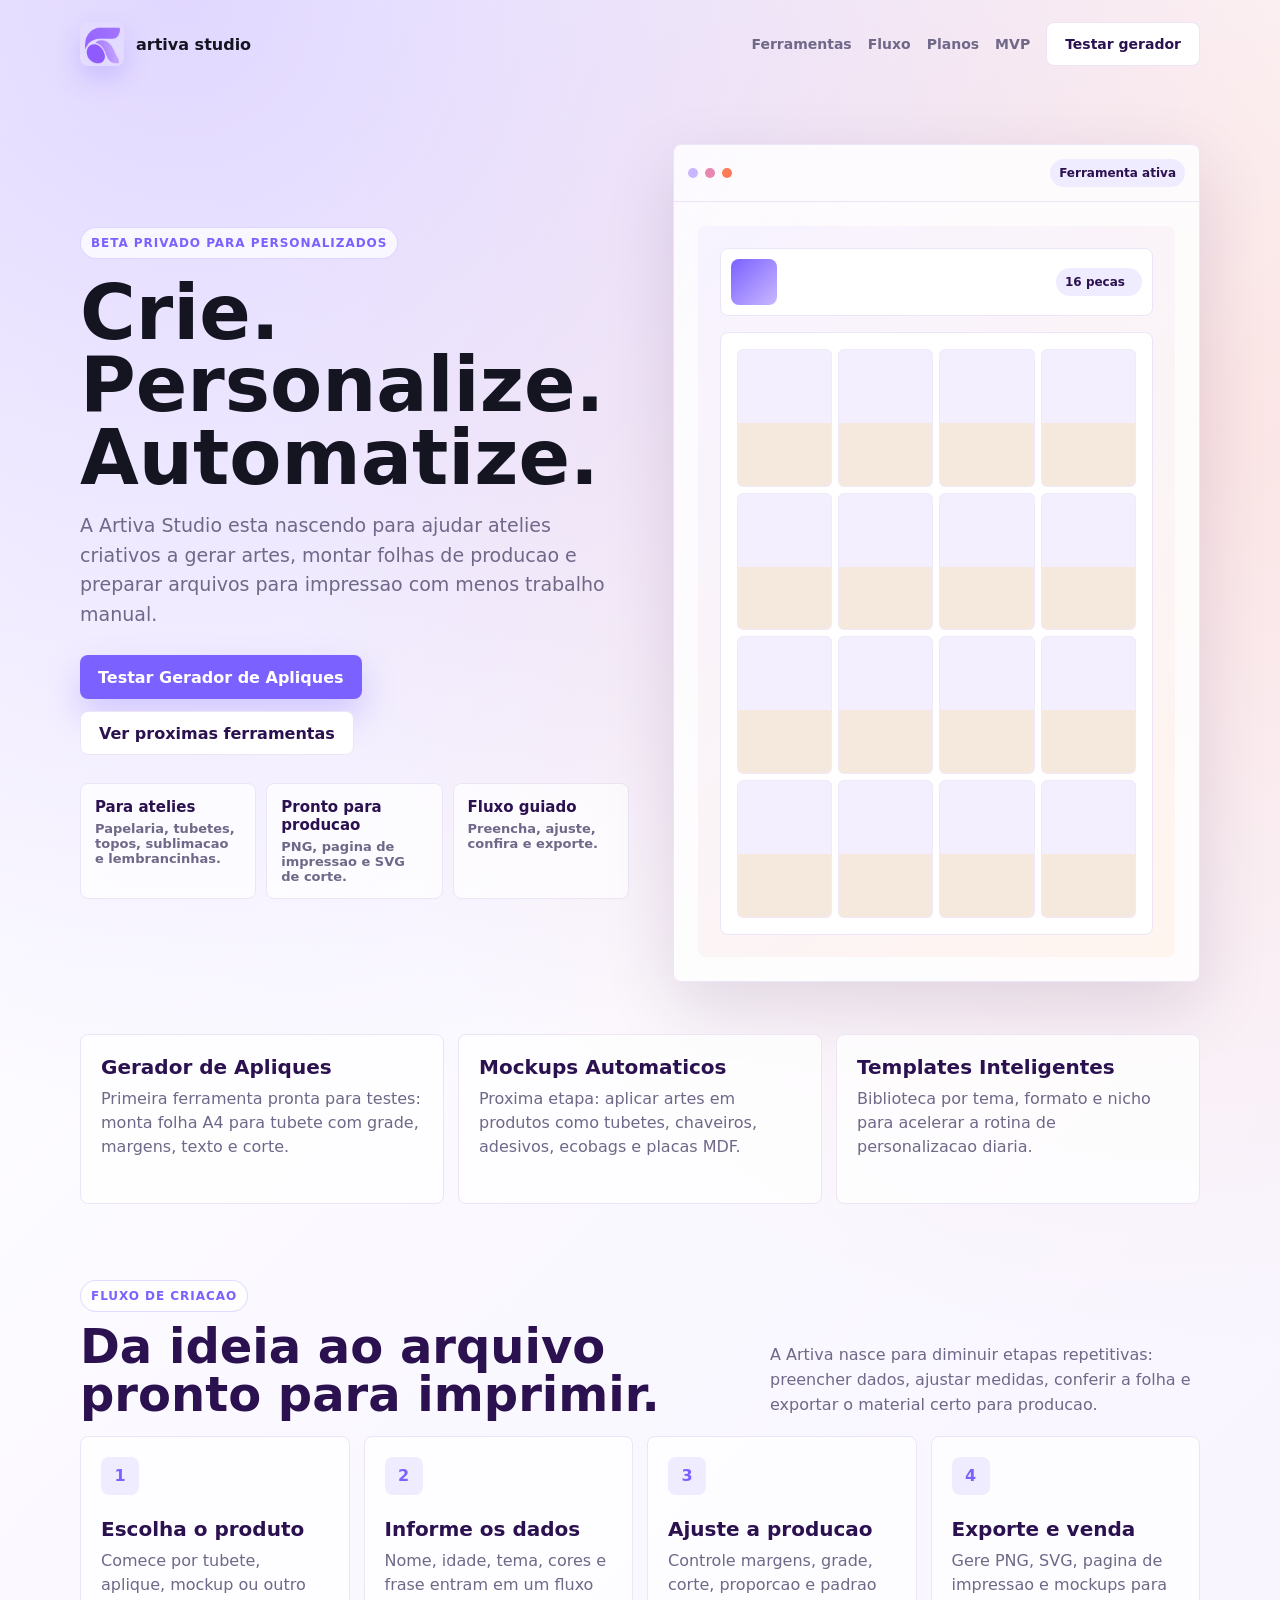
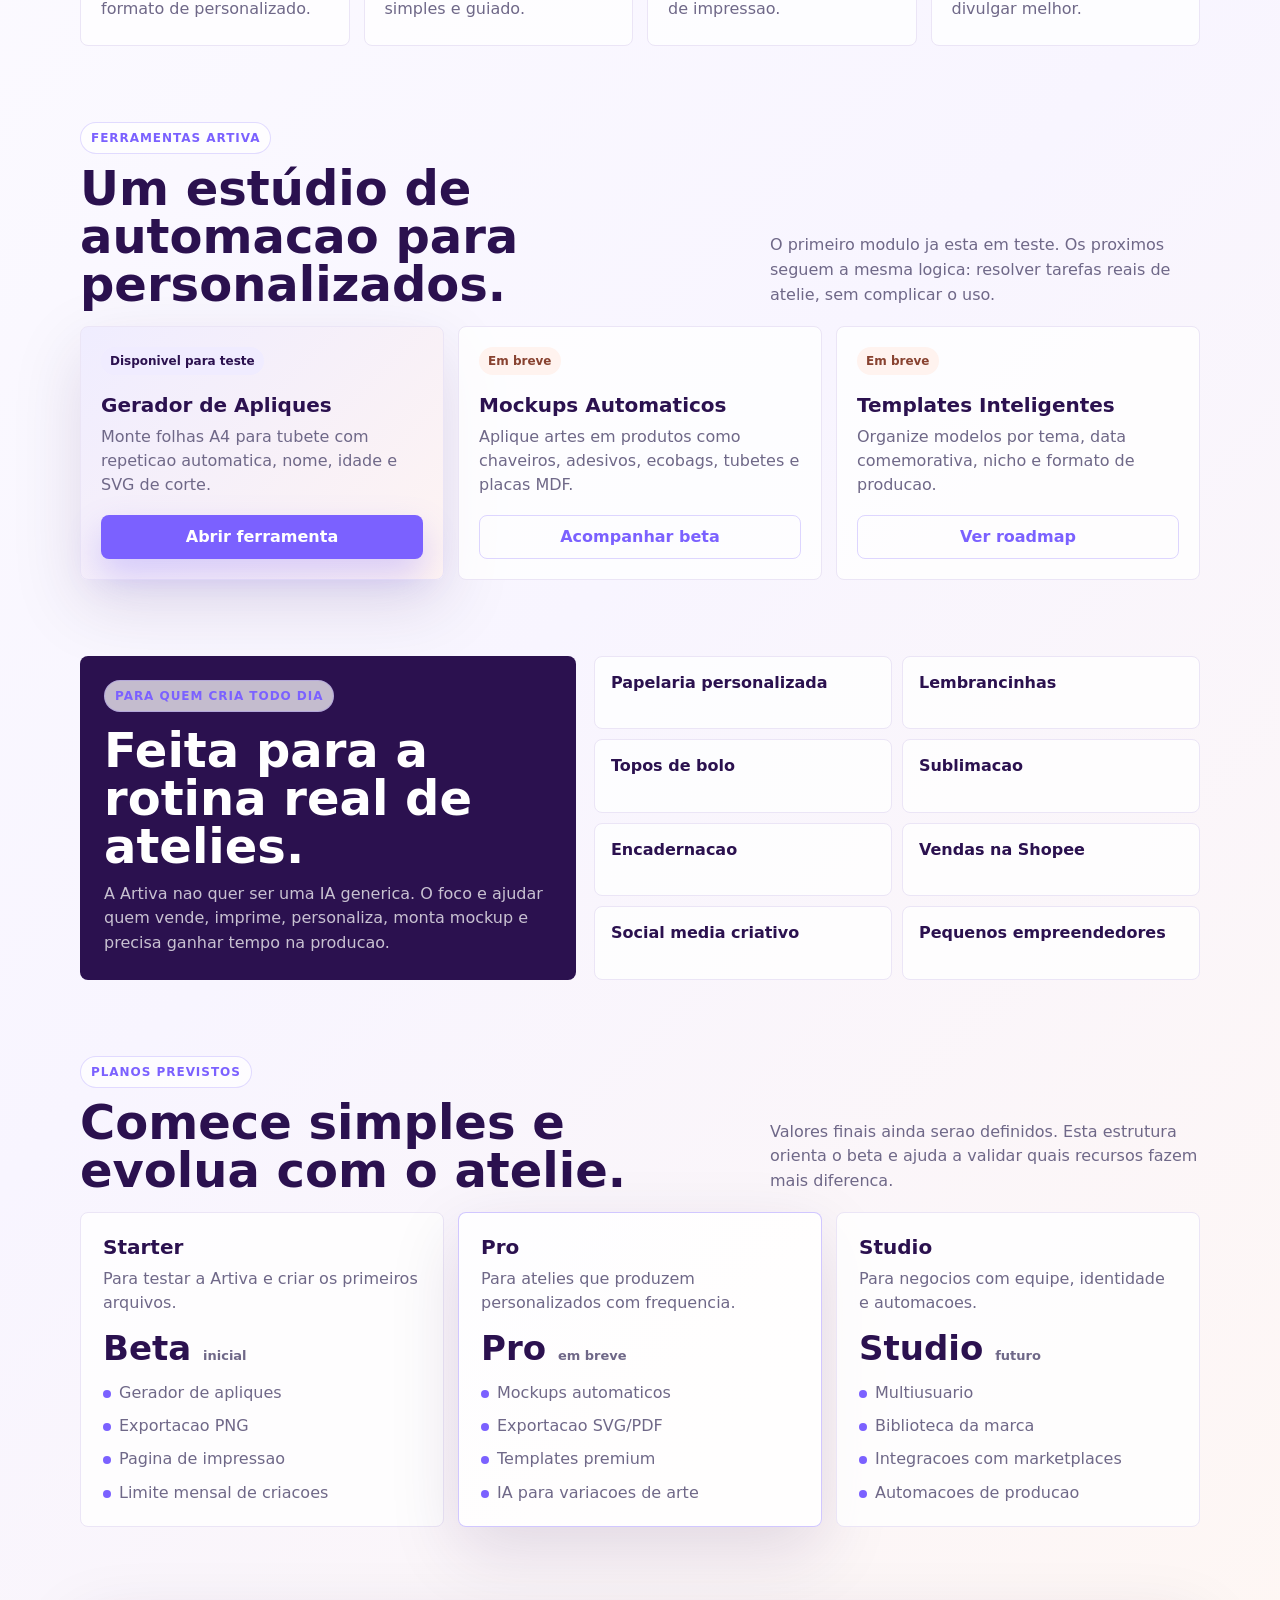
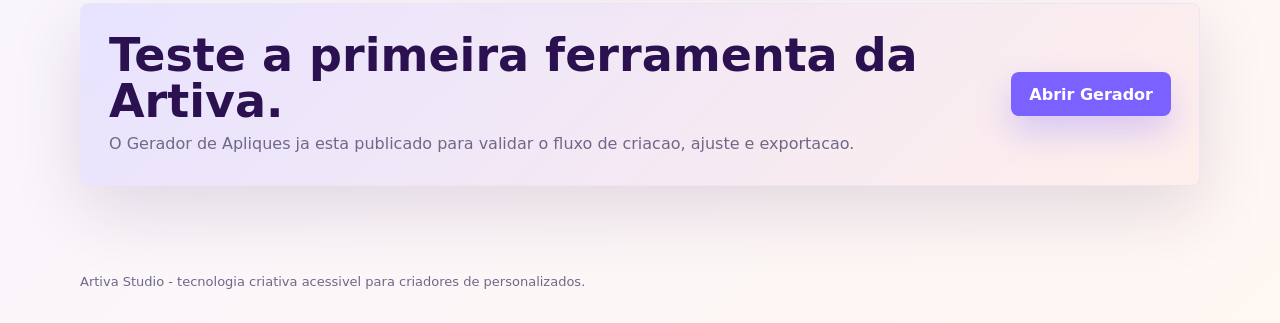
==== index.html @ c299eb76 "Add files via upload" ====
<!doctype html>
<html lang="pt-BR">
<head>
  <meta charset="utf-8">
  <meta name="viewport" content="width=device-width, initial-scale=1">
  <title>Artiva Studio - Tecnologia criativa para personalizados</title>
  <meta name="description" content="Artiva Studio e uma plataforma inteligente para criar, personalizar e automatizar artes para atelies criativos.">
  <style>
    :root {
      --primary: #7b61ff;
      --primary-soft: #c9b8ff;
      --white: #ffffff;
      --coral: #ff7a59;
      --rose: #e887b0;
      --terracotta: #c97b63;
      --cream: #f5e9dd;
      --dark: #2b114f;
      --ink: #151522;
      --muted: #6f6888;
      --line: #ebe5f6;
      --shadow: 0 24px 70px rgba(43, 17, 79, .13);
    }

    * { box-sizing: border-box; }

    body {
      margin: 0;
      min-height: 100vh;
      font-family: Inter, ui-sans-serif, system-ui, -apple-system, BlinkMacSystemFont, "Segoe UI", Arial, sans-serif;
      color: var(--ink);
      background:
        radial-gradient(circle at 14% 0%, rgba(201, 184, 255, .55), transparent 30%),
        radial-gradient(circle at 94% 12%, rgba(255, 122, 89, .16), transparent 28%),
        linear-gradient(135deg, #ffffff 0%, #f8f5ff 58%, #fff7f2 100%);
    }

    a { color: inherit; text-decoration: none; }

    .page {
      min-height: 100vh;
      display: grid;
      grid-template-rows: auto 1fr auto;
    }

    header {
      display: flex;
      align-items: center;
      justify-content: space-between;
      gap: 24px;
      width: min(1120px, calc(100% - 40px));
      margin: 0 auto;
      padding: 22px 0;
    }

    .brand {
      display: flex;
      align-items: center;
      gap: 12px;
      font-weight: 900;
    }

    .brand img {
      width: 44px;
      height: 44px;
      border-radius: 8px;
      object-fit: cover;
      box-shadow: 0 12px 26px rgba(123, 97, 255, .24);
    }

    nav {
      display: flex;
      align-items: center;
      gap: 16px;
      color: var(--muted);
      font-size: 14px;
      font-weight: 800;
    }

    .button {
      display: inline-flex;
      align-items: center;
      justify-content: center;
      min-height: 44px;
      padding: 0 18px;
      border-radius: 8px;
      background: var(--primary);
      color: white;
      font-weight: 900;
      box-shadow: 0 16px 34px rgba(123, 97, 255, .28);
    }

    .button.secondary {
      background: white;
      color: var(--dark);
      border: 1px solid var(--line);
      box-shadow: none;
    }

    .button.ghost {
      background: transparent;
      color: var(--primary);
      border: 1px solid rgba(123, 97, 255, .25);
      box-shadow: none;
    }

    main {
      width: min(1120px, calc(100% - 40px));
      margin: 0 auto;
      padding: 56px 0 64px;
    }

    .hero {
      display: grid;
      grid-template-columns: minmax(0, 1.02fr) minmax(360px, .98fr);
      gap: 44px;
      align-items: center;
    }

    .eyebrow {
      display: inline-flex;
      width: fit-content;
      padding: 8px 10px;
      border: 1px solid rgba(123, 97, 255, .22);
      border-radius: 999px;
      background: rgba(255, 255, 255, .72);
      color: var(--primary);
      font-size: 12px;
      font-weight: 900;
      letter-spacing: .08em;
      text-transform: uppercase;
    }

    h1 {
      max-width: 760px;
      margin: 18px 0 16px;
      font-size: clamp(40px, 7vw, 76px);
      line-height: .96;
      letter-spacing: 0;
    }

    .lead {
      max-width: 620px;
      margin: 0 0 26px;
      color: var(--muted);
      font-size: 19px;
      line-height: 1.55;
    }

    .actions {
      display: flex;
      flex-wrap: wrap;
      gap: 12px;
      margin-bottom: 28px;
    }

    .signals {
      display: grid;
      grid-template-columns: repeat(3, minmax(0, 1fr));
      gap: 10px;
      max-width: 640px;
    }

    .signal {
      padding: 14px;
      border: 1px solid var(--line);
      border-radius: 8px;
      background: rgba(255, 255, 255, .72);
      color: var(--muted);
      font-size: 13px;
      font-weight: 800;
    }

    .signal strong {
      display: block;
      margin-bottom: 5px;
      color: var(--dark);
      font-size: 15px;
    }

    .product-card {
      border: 1px solid var(--line);
      border-radius: 8px;
      background: rgba(255, 255, 255, .84);
      box-shadow: var(--shadow);
      overflow: hidden;
    }

    .card-top {
      display: flex;
      align-items: center;
      justify-content: space-between;
      padding: 14px;
      border-bottom: 1px solid var(--line);
    }

    .dots {
      display: flex;
      gap: 7px;
    }

    .dot {
      width: 10px;
      height: 10px;
      border-radius: 50%;
      background: var(--primary-soft);
    }

    .dot:nth-child(2) { background: var(--rose); }
    .dot:nth-child(3) { background: var(--coral); }

    .status {
      padding: 7px 9px;
      border-radius: 999px;
      background: #f0ecff;
      color: var(--dark);
      font-size: 12px;
      font-weight: 900;
    }

    .mock {
      padding: 24px;
    }

    .mock-stage {
      display: grid;
      gap: 16px;
      padding: 22px;
      min-height: 430px;
      border-radius: 8px;
      background: linear-gradient(135deg, #f7f3ff, #fff5ef);
    }

    .tool-row {
      display: grid;
      grid-template-columns: 46px 1fr 86px;
      gap: 12px;
      align-items: center;
      padding: 10px;
      border-radius: 8px;
      background: white;
      border: 1px solid var(--line);
    }

    .tool-icon {
      width: 46px;
      height: 46px;
      border-radius: 8px;
      background: linear-gradient(135deg, var(--primary), var(--primary-soft));
    }

    .tool-line {
      height: 10px;
      border-radius: 999px;
      background: #e9e3f6;
    }

    .tool-line.short { width: 58%; margin-top: 9px; background: #f0e7dd; }

    .canvas-preview {
      display: grid;
      grid-template-columns: repeat(4, 1fr);
      gap: 6px;
      padding: 16px;
      border-radius: 8px;
      background: white;
      border: 1px solid var(--line);
    }

    .piece {
      aspect-ratio: 45 / 65;
      border-radius: 6px;
      background: linear-gradient(180deg, #f3efff 0 54%, var(--cream) 54% 100%);
      border: 1px solid #f0e8fb;
    }

    .features {
      display: grid;
      grid-template-columns: repeat(3, minmax(0, 1fr));
      gap: 14px;
      margin-top: 52px;
    }

    .feature {
      min-height: 170px;
      padding: 20px;
      border: 1px solid var(--line);
      border-radius: 8px;
      background: rgba(255, 255, 255, .78);
    }

    .feature h2 {
      margin: 0 0 8px;
      color: var(--dark);
      font-size: 20px;
    }

    .feature p {
      margin: 0;
      color: var(--muted);
      line-height: 1.5;
    }

    .section {
      margin-top: 76px;
    }

    .section-head {
      display: flex;
      align-items: end;
      justify-content: space-between;
      gap: 24px;
      margin-bottom: 18px;
    }

    .section-head h2 {
      max-width: 620px;
      margin: 10px 0 0;
      color: var(--dark);
      font-size: clamp(30px, 4vw, 48px);
      line-height: 1;
    }

    .section-head p {
      max-width: 430px;
      margin: 0;
      color: var(--muted);
      line-height: 1.55;
    }

    .workflow {
      display: grid;
      grid-template-columns: repeat(4, minmax(0, 1fr));
      gap: 14px;
    }

    .step {
      min-height: 210px;
      padding: 20px;
      border: 1px solid var(--line);
      border-radius: 8px;
      background: rgba(255, 255, 255, .78);
    }

    .step-number {
      display: grid;
      place-items: center;
      width: 38px;
      height: 38px;
      margin-bottom: 22px;
      border-radius: 8px;
      background: #f0ecff;
      color: var(--primary);
      font-weight: 900;
    }

    .step h3, .tool-card h3, .plan h3 {
      margin: 0 0 8px;
      color: var(--dark);
      font-size: 20px;
    }

    .step p, .tool-card p, .plan p {
      margin: 0;
      color: var(--muted);
      line-height: 1.5;
    }

    .tools-grid {
      display: grid;
      grid-template-columns: repeat(3, minmax(0, 1fr));
      gap: 14px;
    }

    .tool-card {
      display: grid;
      gap: 18px;
      min-height: 240px;
      padding: 20px;
      border: 1px solid var(--line);
      border-radius: 8px;
      background: rgba(255, 255, 255, .8);
    }

    .tool-card.active {
      background:
        linear-gradient(135deg, rgba(123, 97, 255, .11), rgba(255, 122, 89, .08)),
        rgba(255, 255, 255, .9);
      box-shadow: var(--shadow);
    }

    .tool-badge {
      width: fit-content;
      padding: 7px 9px;
      border-radius: 999px;
      background: #f0ecff;
      color: var(--dark);
      font-size: 12px;
      font-weight: 900;
    }

    .tool-badge.soon {
      background: #fff3ef;
      color: #884230;
    }

    .audience {
      display: grid;
      grid-template-columns: .9fr 1.1fr;
      gap: 18px;
      align-items: stretch;
    }

    .audience-panel {
      padding: 24px;
      border-radius: 8px;
      background: var(--dark);
      color: white;
    }

    .audience-panel h2 {
      margin: 14px 0 12px;
      font-size: clamp(30px, 4vw, 48px);
      line-height: 1;
    }

    .audience-panel p {
      margin: 0;
      color: rgba(255, 255, 255, .74);
      line-height: 1.55;
    }

    .audience-list {
      display: grid;
      grid-template-columns: repeat(2, minmax(0, 1fr));
      gap: 10px;
    }

    .audience-item {
      padding: 16px;
      border: 1px solid var(--line);
      border-radius: 8px;
      background: rgba(255, 255, 255, .78);
      color: var(--dark);
      font-weight: 900;
    }

    .plans {
      display: grid;
      grid-template-columns: repeat(3, minmax(0, 1fr));
      gap: 14px;
    }

    .plan {
      display: grid;
      gap: 16px;
      padding: 22px;
      border: 1px solid var(--line);
      border-radius: 8px;
      background: rgba(255, 255, 255, .82);
    }

    .plan.featured {
      border-color: rgba(123, 97, 255, .35);
      box-shadow: var(--shadow);
    }

    .price {
      color: var(--dark);
      font-size: 34px;
      font-weight: 900;
      line-height: 1;
    }

    .price span {
      color: var(--muted);
      font-size: 13px;
      font-weight: 800;
    }

    .plan ul {
      display: grid;
      gap: 10px;
      padding: 0;
      margin: 0;
      list-style: none;
      color: var(--muted);
      line-height: 1.45;
    }

    .plan li::before {
      content: "";
      display: inline-block;
      width: 8px;
      height: 8px;
      margin-right: 8px;
      border-radius: 50%;
      background: var(--primary);
    }

    .final-cta {
      display: grid;
      grid-template-columns: 1fr auto;
      gap: 24px;
      align-items: center;
      padding: 28px;
      border-radius: 8px;
      background:
        linear-gradient(135deg, rgba(123, 97, 255, .18), rgba(255, 122, 89, .12)),
        white;
      border: 1px solid var(--line);
      box-shadow: var(--shadow);
    }

    .final-cta h2 {
      margin: 0 0 8px;
      color: var(--dark);
      font-size: clamp(28px, 4vw, 46px);
      line-height: 1;
    }

    .final-cta p {
      margin: 0;
      color: var(--muted);
      line-height: 1.55;
    }

    footer {
      width: min(1120px, calc(100% - 40px));
      margin: 0 auto;
      padding: 24px 0 34px;
      color: var(--muted);
      font-size: 13px;
    }

    @media (max-width: 900px) {
      header { align-items: flex-start; }
      nav { display: none; }
      main { padding-top: 30px; }
      .hero { grid-template-columns: 1fr; }
      .signals, .features, .workflow, .tools-grid, .audience, .audience-list, .plans, .final-cta { grid-template-columns: 1fr; }
      .section-head { display: grid; align-items: start; }
      .mock-stage { min-height: auto; }
    }
  </style>
</head>
<body>
  <div class="page">
    <header>
      <a class="brand" href="/">
        <img src="assets/artiva-icone-ui.png" alt="Artiva">
        <span>artiva studio</span>
      </a>
      <nav aria-label="Principal">
        <a href="#ferramentas">Ferramentas</a>
        <a href="#fluxo">Fluxo</a>
        <a href="#planos">Planos</a>
        <a href="#mvp">MVP</a>
        <a class="button secondary" href="ferramentas/gerador-apliques-tubete.html">Testar gerador</a>
      </nav>
    </header>

    <main>
      <section class="hero">
        <div>
          <span class="eyebrow">Beta privado para personalizados</span>
          <h1>Crie. Personalize. Automatize.</h1>
          <p class="lead">A Artiva Studio esta nascendo para ajudar atelies criativos a gerar artes, montar folhas de producao e preparar arquivos para impressao com menos trabalho manual.</p>
          <div class="actions">
            <a class="button" href="ferramentas/gerador-apliques-tubete.html">Testar Gerador de Apliques</a>
            <a class="button secondary" href="#mvp">Ver proximas ferramentas</a>
          </div>
          <div class="signals">
            <div class="signal"><strong>Para atelies</strong>Papelaria, tubetes, topos, sublimacao e lembrancinhas.</div>
            <div class="signal"><strong>Pronto para producao</strong>PNG, pagina de impressao e SVG de corte.</div>
            <div class="signal"><strong>Fluxo guiado</strong>Preencha, ajuste, confira e exporte.</div>
          </div>
        </div>

        <div class="product-card" id="ferramentas">
          <div class="card-top">
            <div class="dots" aria-hidden="true">
              <span class="dot"></span>
              <span class="dot"></span>
              <span class="dot"></span>
            </div>
            <span class="status">Ferramenta ativa</span>
          </div>
          <div class="mock">
            <div class="mock-stage">
              <div class="tool-row">
                <span class="tool-icon"></span>
                <span>
                  <span class="tool-line"></span>
                  <span class="tool-line short"></span>
                </span>
                <span class="status">16 pecas</span>
              </div>
              <div class="canvas-preview" aria-label="Previa visual de folha A4">
                <span class="piece"></span><span class="piece"></span><span class="piece"></span><span class="piece"></span>
                <span class="piece"></span><span class="piece"></span><span class="piece"></span><span class="piece"></span>
                <span class="piece"></span><span class="piece"></span><span class="piece"></span><span class="piece"></span>
                <span class="piece"></span><span class="piece"></span><span class="piece"></span><span class="piece"></span>
              </div>
            </div>
          </div>
        </div>
      </section>

      <section class="features" id="mvp">
        <article class="feature">
          <h2>Gerador de Apliques</h2>
          <p>Primeira ferramenta pronta para testes: monta folha A4 para tubete com grade, margens, texto e corte.</p>
        </article>
        <article class="feature">
          <h2>Mockups Automaticos</h2>
          <p>Proxima etapa: aplicar artes em produtos como tubetes, chaveiros, adesivos, ecobags e placas MDF.</p>
        </article>
        <article class="feature">
          <h2>Templates Inteligentes</h2>
          <p>Biblioteca por tema, formato e nicho para acelerar a rotina de personalizacao diaria.</p>
        </article>
      </section>

      <section class="section" id="fluxo">
        <div class="section-head">
          <div>
            <span class="eyebrow">Fluxo de criacao</span>
            <h2>Da ideia ao arquivo pronto para imprimir.</h2>
          </div>
          <p>A Artiva nasce para diminuir etapas repetitivas: preencher dados, ajustar medidas, conferir a folha e exportar o material certo para producao.</p>
        </div>
        <div class="workflow">
          <article class="step">
            <span class="step-number">1</span>
            <h3>Escolha o produto</h3>
            <p>Comece por tubete, aplique, mockup ou outro formato de personalizado.</p>
          </article>
          <article class="step">
            <span class="step-number">2</span>
            <h3>Informe os dados</h3>
            <p>Nome, idade, tema, cores e frase entram em um fluxo simples e guiado.</p>
          </article>
          <article class="step">
            <span class="step-number">3</span>
            <h3>Ajuste a producao</h3>
            <p>Controle margens, grade, corte, proporcao e padrao de impressao.</p>
          </article>
          <article class="step">
            <span class="step-number">4</span>
            <h3>Exporte e venda</h3>
            <p>Gere PNG, SVG, pagina de impressao e mockups para divulgar melhor.</p>
          </article>
        </div>
      </section>

      <section class="section">
        <div class="section-head">
          <div>
            <span class="eyebrow">Ferramentas Artiva</span>
            <h2>Um estúdio de automacao para personalizados.</h2>
          </div>
          <p>O primeiro modulo ja esta em teste. Os proximos seguem a mesma logica: resolver tarefas reais de atelie, sem complicar o uso.</p>
        </div>
        <div class="tools-grid">
          <article class="tool-card active">
            <span class="tool-badge">Disponivel para teste</span>
            <div>
              <h3>Gerador de Apliques</h3>
              <p>Monte folhas A4 para tubete com repeticao automatica, nome, idade e SVG de corte.</p>
            </div>
            <a class="button" href="ferramentas/gerador-apliques-tubete.html">Abrir ferramenta</a>
          </article>
          <article class="tool-card">
            <span class="tool-badge soon">Em breve</span>
            <div>
              <h3>Mockups Automaticos</h3>
              <p>Aplique artes em produtos como chaveiros, adesivos, ecobags, tubetes e placas MDF.</p>
            </div>
            <a class="button ghost" href="#planos">Acompanhar beta</a>
          </article>
          <article class="tool-card">
            <span class="tool-badge soon">Em breve</span>
            <div>
              <h3>Templates Inteligentes</h3>
              <p>Organize modelos por tema, data comemorativa, nicho e formato de producao.</p>
            </div>
            <a class="button ghost" href="#planos">Ver roadmap</a>
          </article>
        </div>
      </section>

      <section class="section audience">
        <div class="audience-panel">
          <span class="eyebrow">Para quem cria todo dia</span>
          <h2>Feita para a rotina real de atelies.</h2>
          <p>A Artiva nao quer ser uma IA generica. O foco e ajudar quem vende, imprime, personaliza, monta mockup e precisa ganhar tempo na producao.</p>
        </div>
        <div class="audience-list">
          <div class="audience-item">Papelaria personalizada</div>
          <div class="audience-item">Lembrancinhas</div>
          <div class="audience-item">Topos de bolo</div>
          <div class="audience-item">Sublimacao</div>
          <div class="audience-item">Encadernacao</div>
          <div class="audience-item">Vendas na Shopee</div>
          <div class="audience-item">Social media criativo</div>
          <div class="audience-item">Pequenos empreendedores</div>
        </div>
      </section>

      <section class="section" id="planos">
        <div class="section-head">
          <div>
            <span class="eyebrow">Planos previstos</span>
            <h2>Comece simples e evolua com o atelie.</h2>
          </div>
          <p>Valores finais ainda serao definidos. Esta estrutura orienta o beta e ajuda a validar quais recursos fazem mais diferenca.</p>
        </div>
        <div class="plans">
          <article class="plan">
            <div>
              <h3>Starter</h3>
              <p>Para testar a Artiva e criar os primeiros arquivos.</p>
            </div>
            <div class="price">Beta <span>inicial</span></div>
            <ul>
              <li>Gerador de apliques</li>
              <li>Exportacao PNG</li>
              <li>Pagina de impressao</li>
              <li>Limite mensal de criacoes</li>
            </ul>
          </article>
          <article class="plan featured">
            <div>
              <h3>Pro</h3>
              <p>Para atelies que produzem personalizados com frequencia.</p>
            </div>
            <div class="price">Pro <span>em breve</span></div>
            <ul>
              <li>Mockups automaticos</li>
              <li>Exportacao SVG/PDF</li>
              <li>Templates premium</li>
              <li>IA para variacoes de arte</li>
            </ul>
          </article>
          <article class="plan">
            <div>
              <h3>Studio</h3>
              <p>Para negocios com equipe, identidade e automacoes.</p>
            </div>
            <div class="price">Studio <span>futuro</span></div>
            <ul>
              <li>Multiusuario</li>
              <li>Biblioteca da marca</li>
              <li>Integracoes com marketplaces</li>
              <li>Automacoes de producao</li>
            </ul>
          </article>
        </div>
      </section>

      <section class="section final-cta">
        <div>
          <h2>Teste a primeira ferramenta da Artiva.</h2>
          <p>O Gerador de Apliques ja esta publicado para validar o fluxo de criacao, ajuste e exportacao.</p>
        </div>
        <a class="button" href="ferramentas/gerador-apliques-tubete.html">Abrir Gerador</a>
      </section>
    </main>

    <footer>
      Artiva Studio - tecnologia criativa acessivel para criadores de personalizados.
    </footer>
  </div>
</body>
</html>
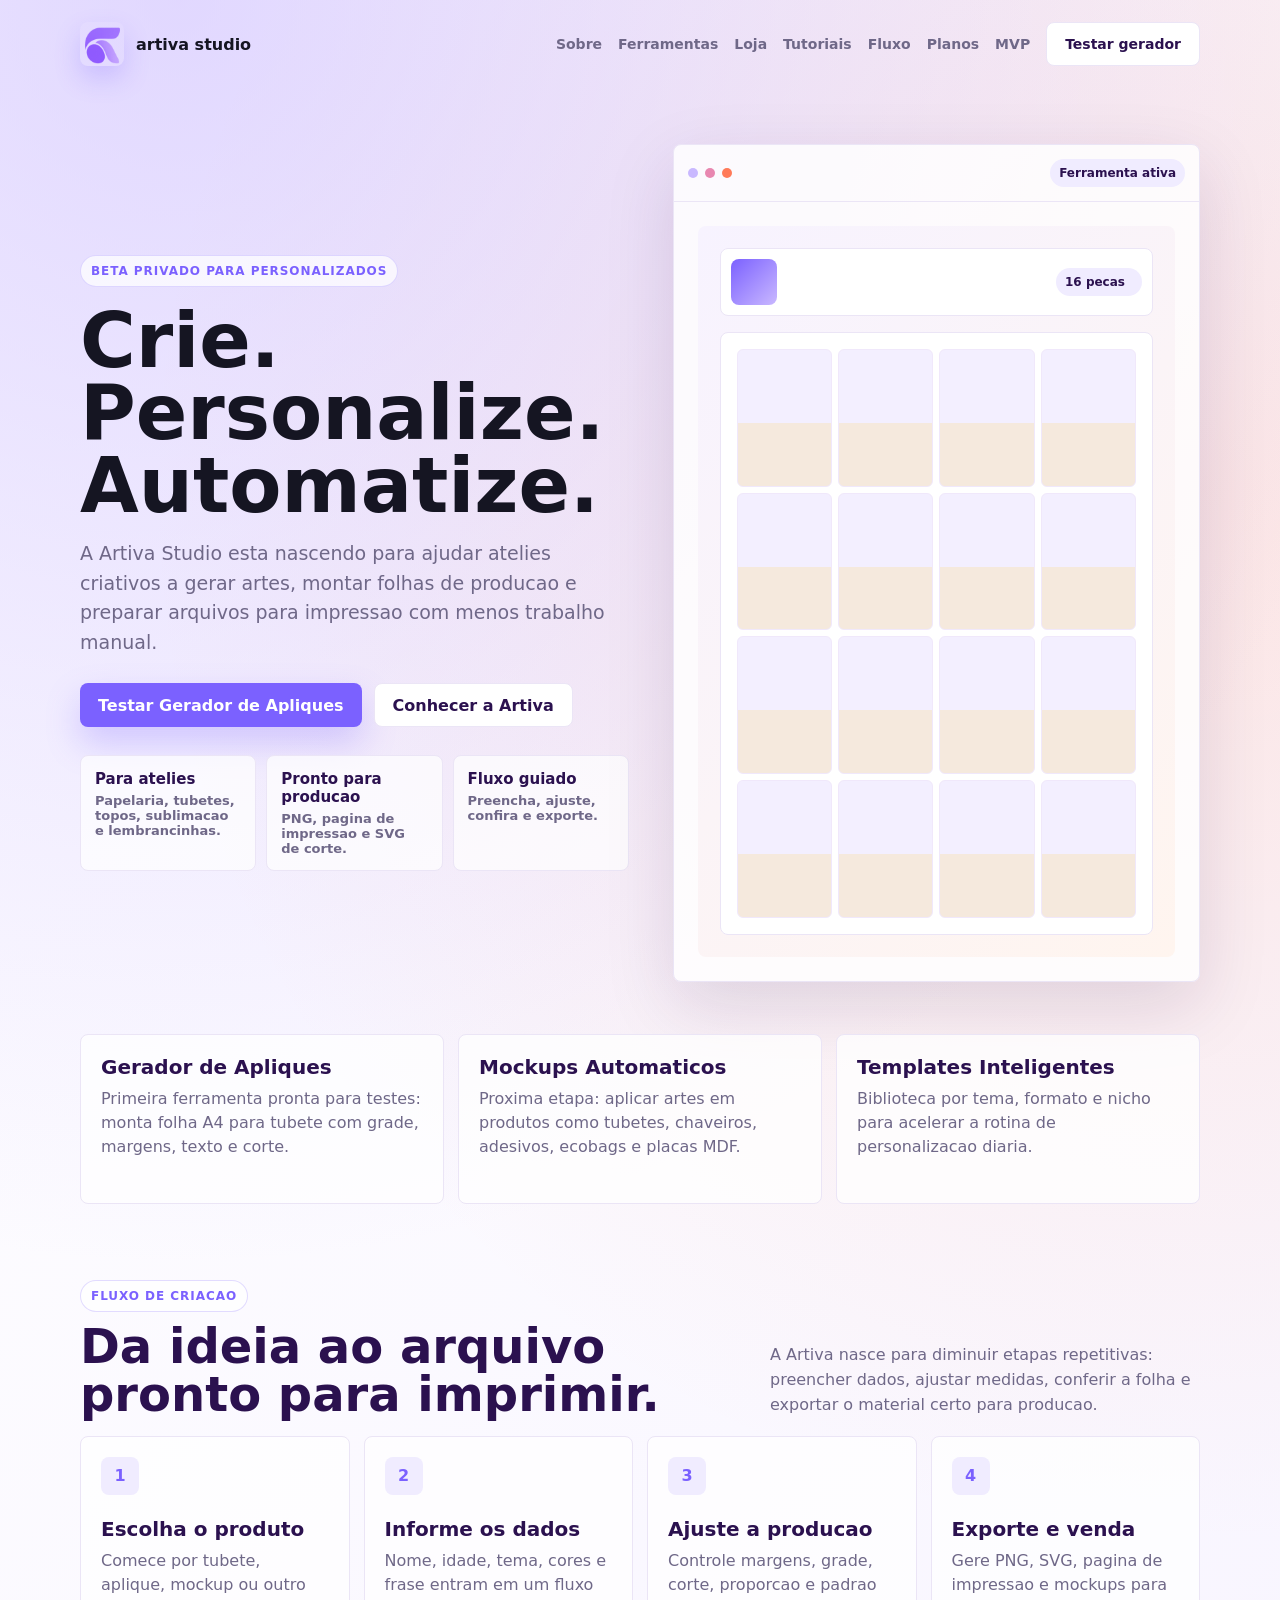
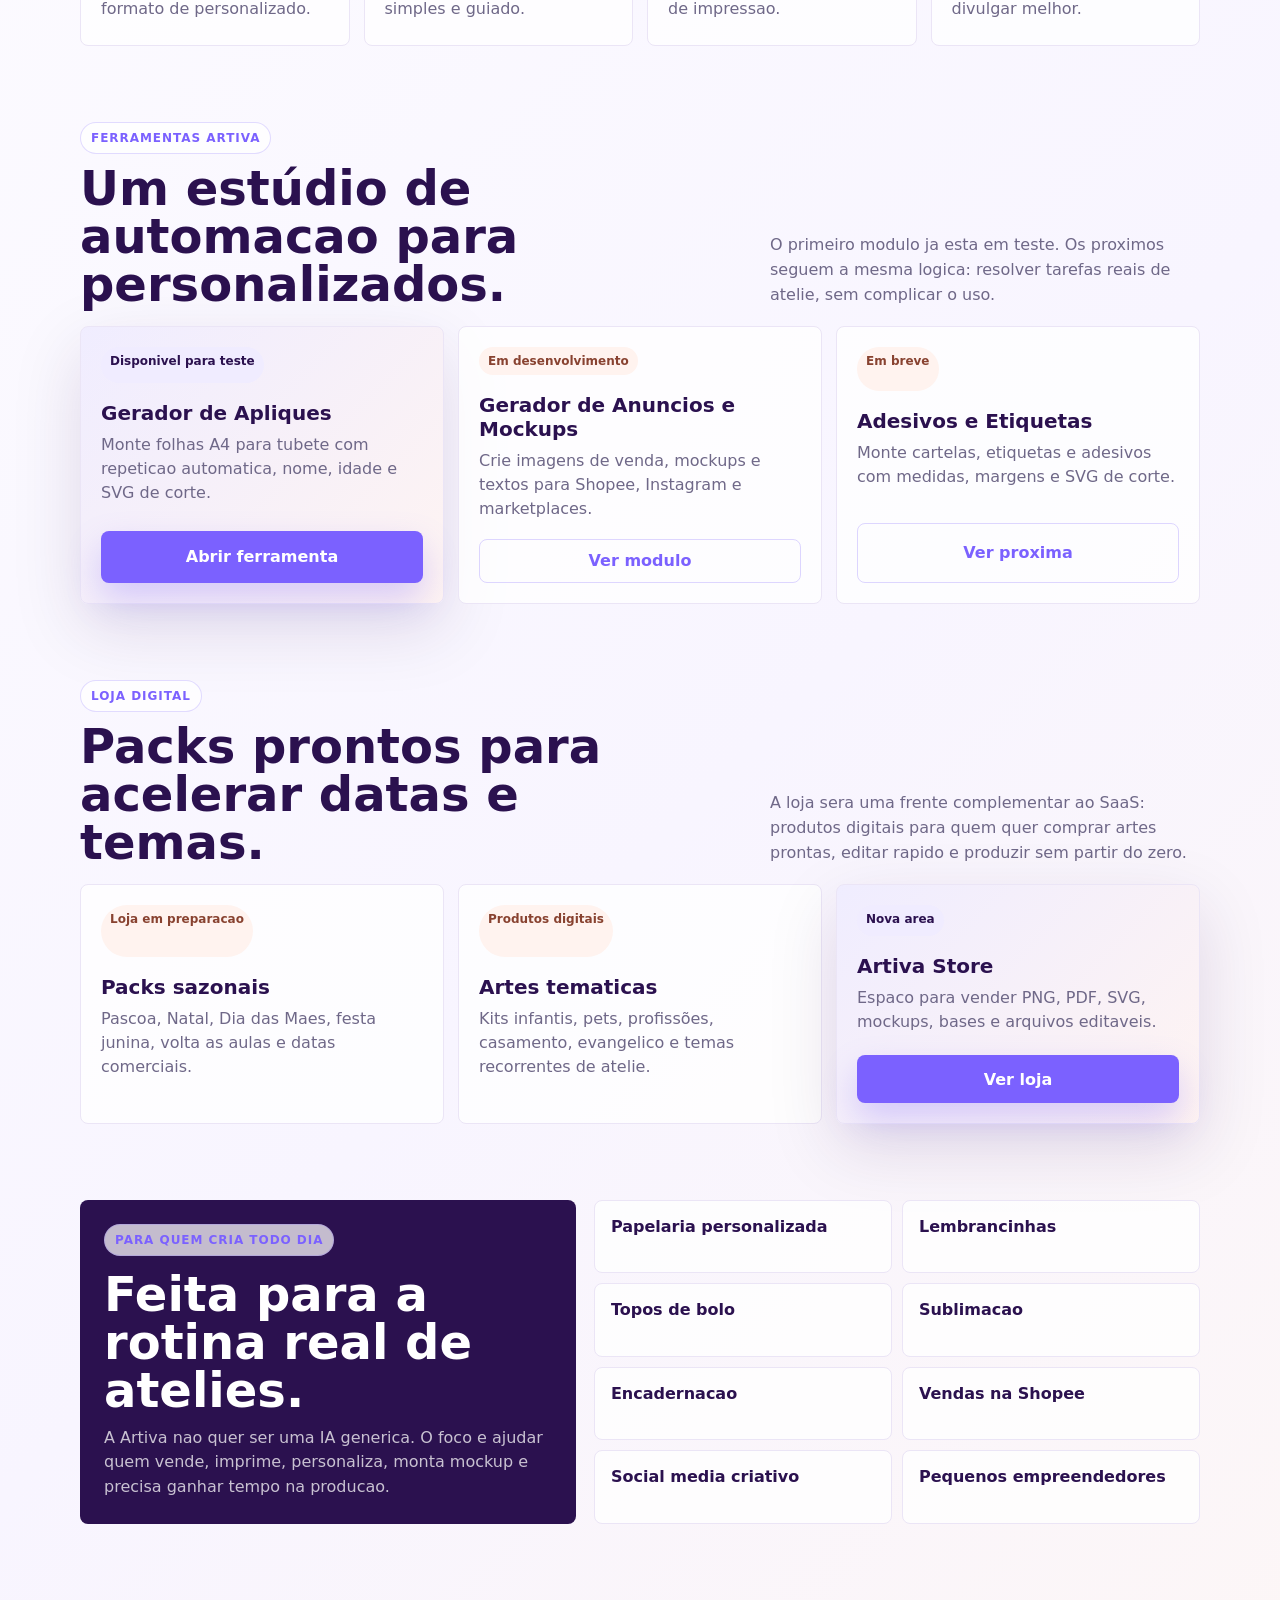
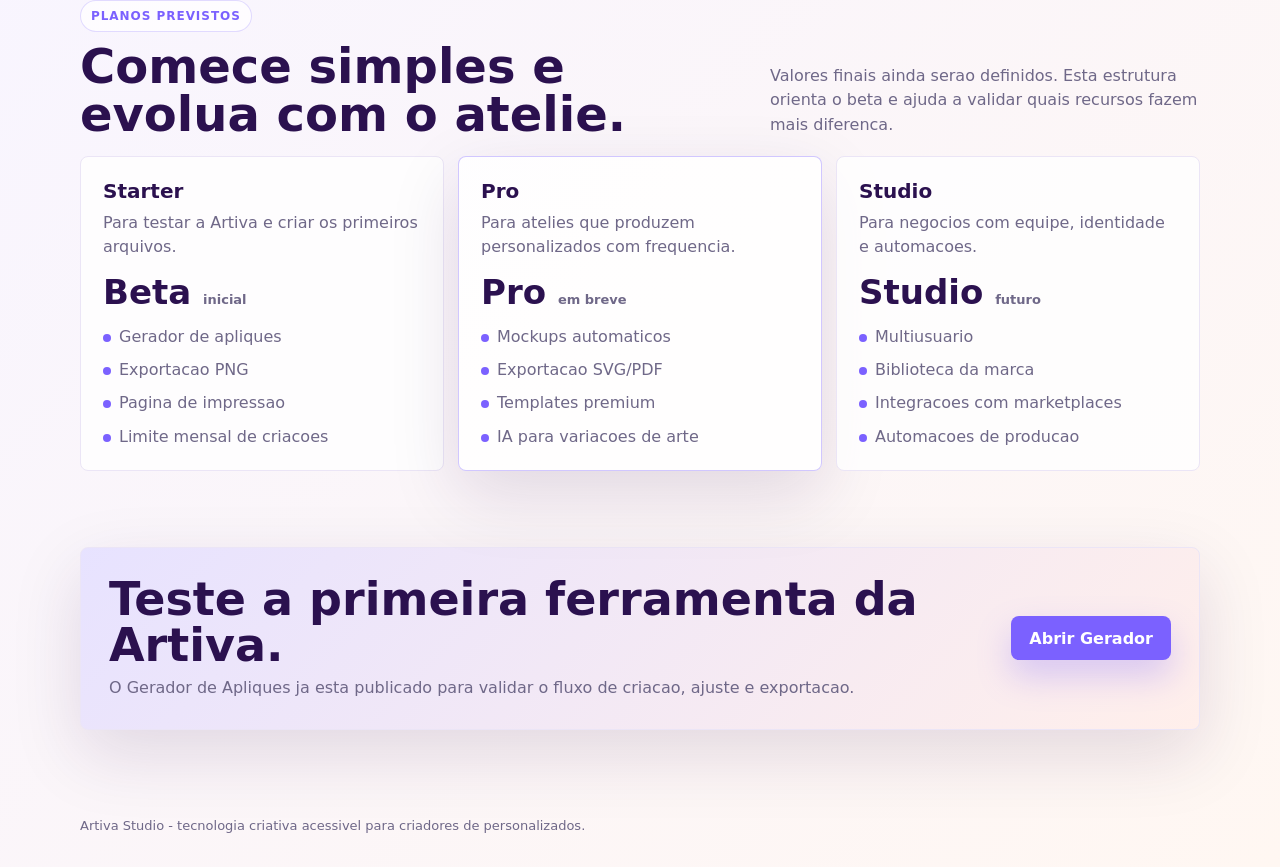
==== commit 44a34e94: "Add files via upload" ====
--- a/index.html
+++ b/index.html
@@ -551,7 +551,10 @@
         <span>artiva studio</span>
       </a>
       <nav aria-label="Principal">
+        <a href="sobre.html">Sobre</a>
         <a href="#ferramentas">Ferramentas</a>
+        <a href="loja.html">Loja</a>
+        <a href="tutoriais.html">Tutoriais</a>
         <a href="#fluxo">Fluxo</a>
         <a href="#planos">Planos</a>
         <a href="#mvp">MVP</a>
@@ -567,7 +570,7 @@
           <p class="lead">A Artiva Studio esta nascendo para ajudar atelies criativos a gerar artes, montar folhas de producao e preparar arquivos para impressao com menos trabalho manual.</p>
           <div class="actions">
             <a class="button" href="ferramentas/gerador-apliques-tubete.html">Testar Gerador de Apliques</a>
-            <a class="button secondary" href="#mvp">Ver proximas ferramentas</a>
+            <a class="button secondary" href="sobre.html">Conhecer a Artiva</a>
           </div>
           <div class="signals">
             <div class="signal"><strong>Para atelies</strong>Papelaria, tubetes, topos, sublimacao e lembrancinhas.</div>
@@ -671,20 +674,54 @@
             <a class="button" href="ferramentas/gerador-apliques-tubete.html">Abrir ferramenta</a>
           </article>
           <article class="tool-card">
-            <span class="tool-badge soon">Em breve</span>
+            <span class="tool-badge soon">Em desenvolvimento</span>
             <div>
-              <h3>Mockups Automaticos</h3>
-              <p>Aplique artes em produtos como chaveiros, adesivos, ecobags, tubetes e placas MDF.</p>
-            </div>
-            <a class="button ghost" href="#planos">Acompanhar beta</a>
+              <h3>Gerador de Anuncios e Mockups</h3>
+              <p>Crie imagens de venda, mockups e textos para Shopee, Instagram e marketplaces.</p>
+            </div>
+            <a class="button ghost" href="ferramentas/gerador-anuncios-mockups.html">Ver modulo</a>
           </article>
           <article class="tool-card">
             <span class="tool-badge soon">Em breve</span>
             <div>
-              <h3>Templates Inteligentes</h3>
-              <p>Organize modelos por tema, data comemorativa, nicho e formato de producao.</p>
-            </div>
-            <a class="button ghost" href="#planos">Ver roadmap</a>
+              <h3>Adesivos e Etiquetas</h3>
+              <p>Monte cartelas, etiquetas e adesivos com medidas, margens e SVG de corte.</p>
+            </div>
+            <a class="button ghost" href="ferramentas/gerador-adesivos-etiquetas.html">Ver proxima</a>
+          </article>
+        </div>
+      </section>
+
+      <section class="section">
+        <div class="section-head">
+          <div>
+            <span class="eyebrow">Loja digital</span>
+            <h2>Packs prontos para acelerar datas e temas.</h2>
+          </div>
+          <p>A loja sera uma frente complementar ao SaaS: produtos digitais para quem quer comprar artes prontas, editar rapido e produzir sem partir do zero.</p>
+        </div>
+        <div class="tools-grid">
+          <article class="tool-card">
+            <span class="tool-badge soon">Loja em preparacao</span>
+            <div>
+              <h3>Packs sazonais</h3>
+              <p>Pascoa, Natal, Dia das Maes, festa junina, volta as aulas e datas comerciais.</p>
+            </div>
+          </article>
+          <article class="tool-card">
+            <span class="tool-badge soon">Produtos digitais</span>
+            <div>
+              <h3>Artes tematicas</h3>
+              <p>Kits infantis, pets, profissões, casamento, evangelico e temas recorrentes de atelie.</p>
+            </div>
+          </article>
+          <article class="tool-card active">
+            <span class="tool-badge">Nova area</span>
+            <div>
+              <h3>Artiva Store</h3>
+              <p>Espaco para vender PNG, PDF, SVG, mockups, bases e arquivos editaveis.</p>
+            </div>
+            <a class="button" href="loja.html">Ver loja</a>
           </article>
         </div>
       </section>
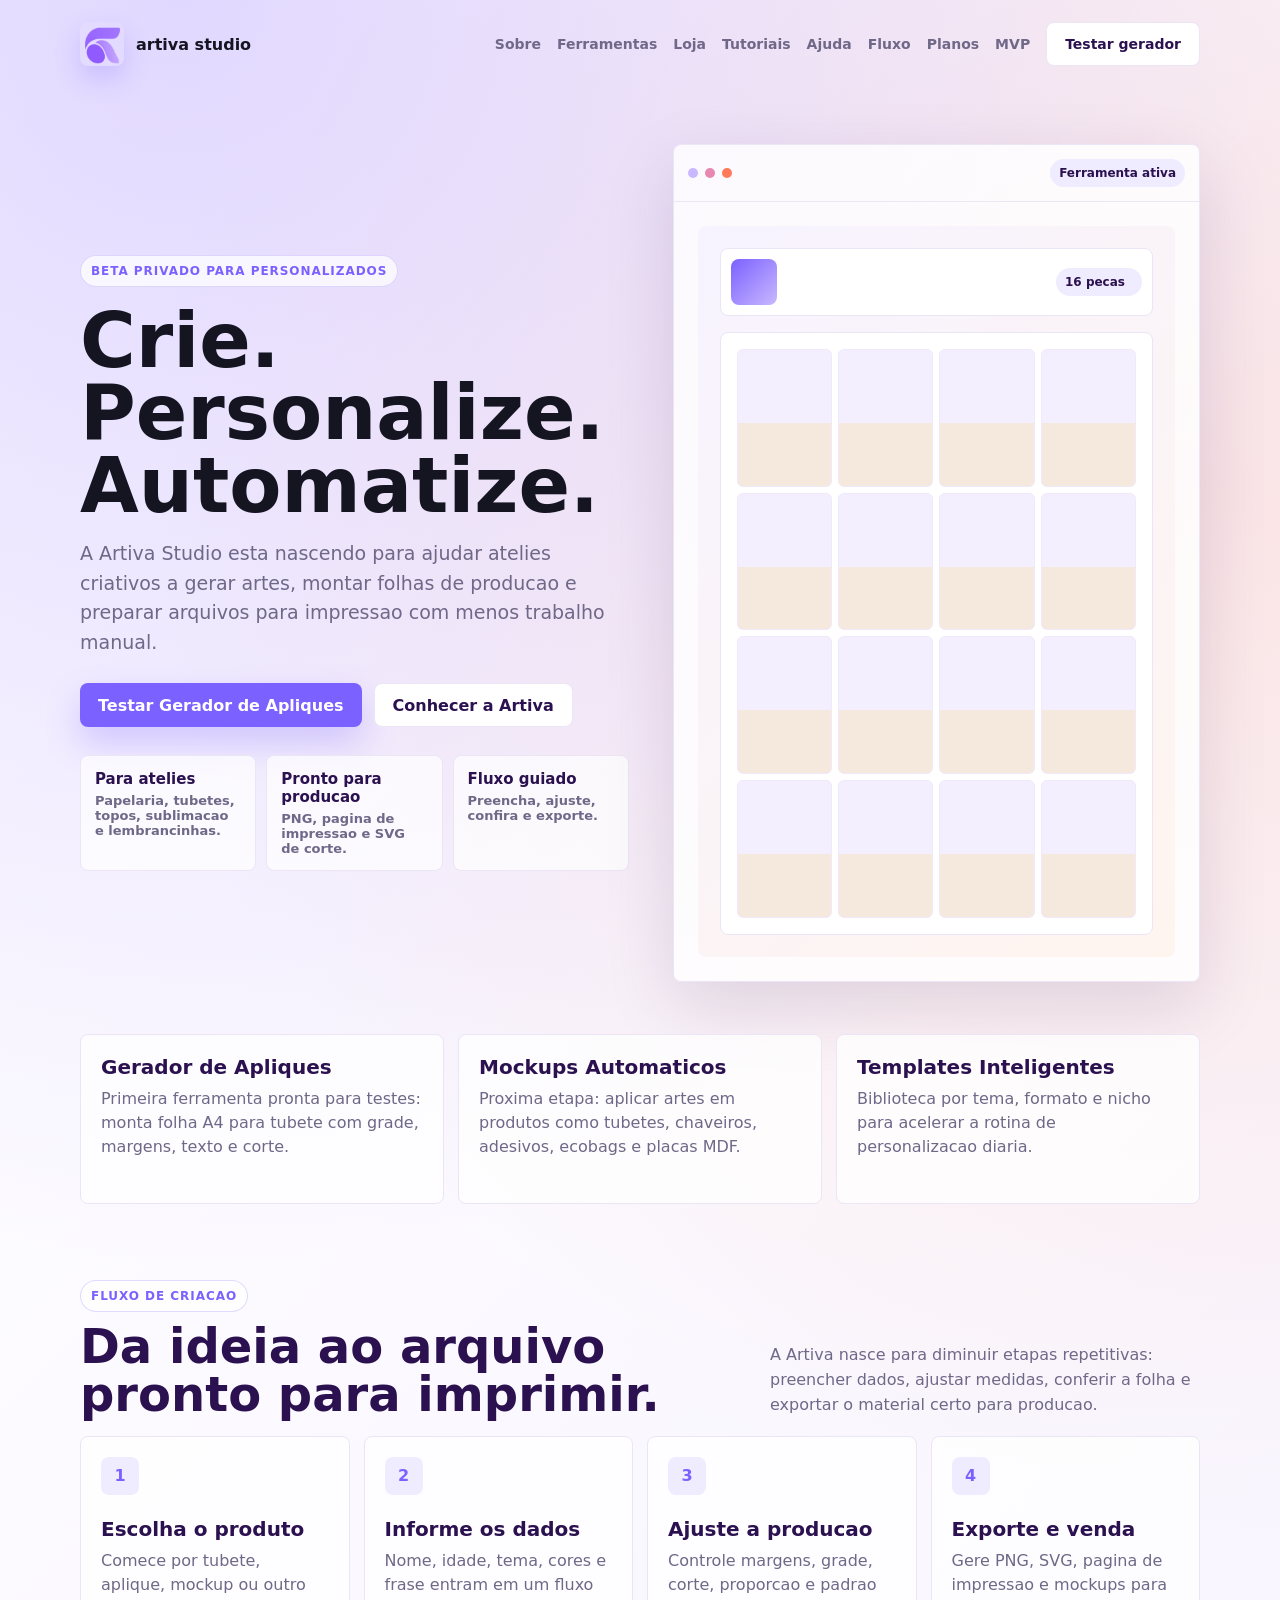
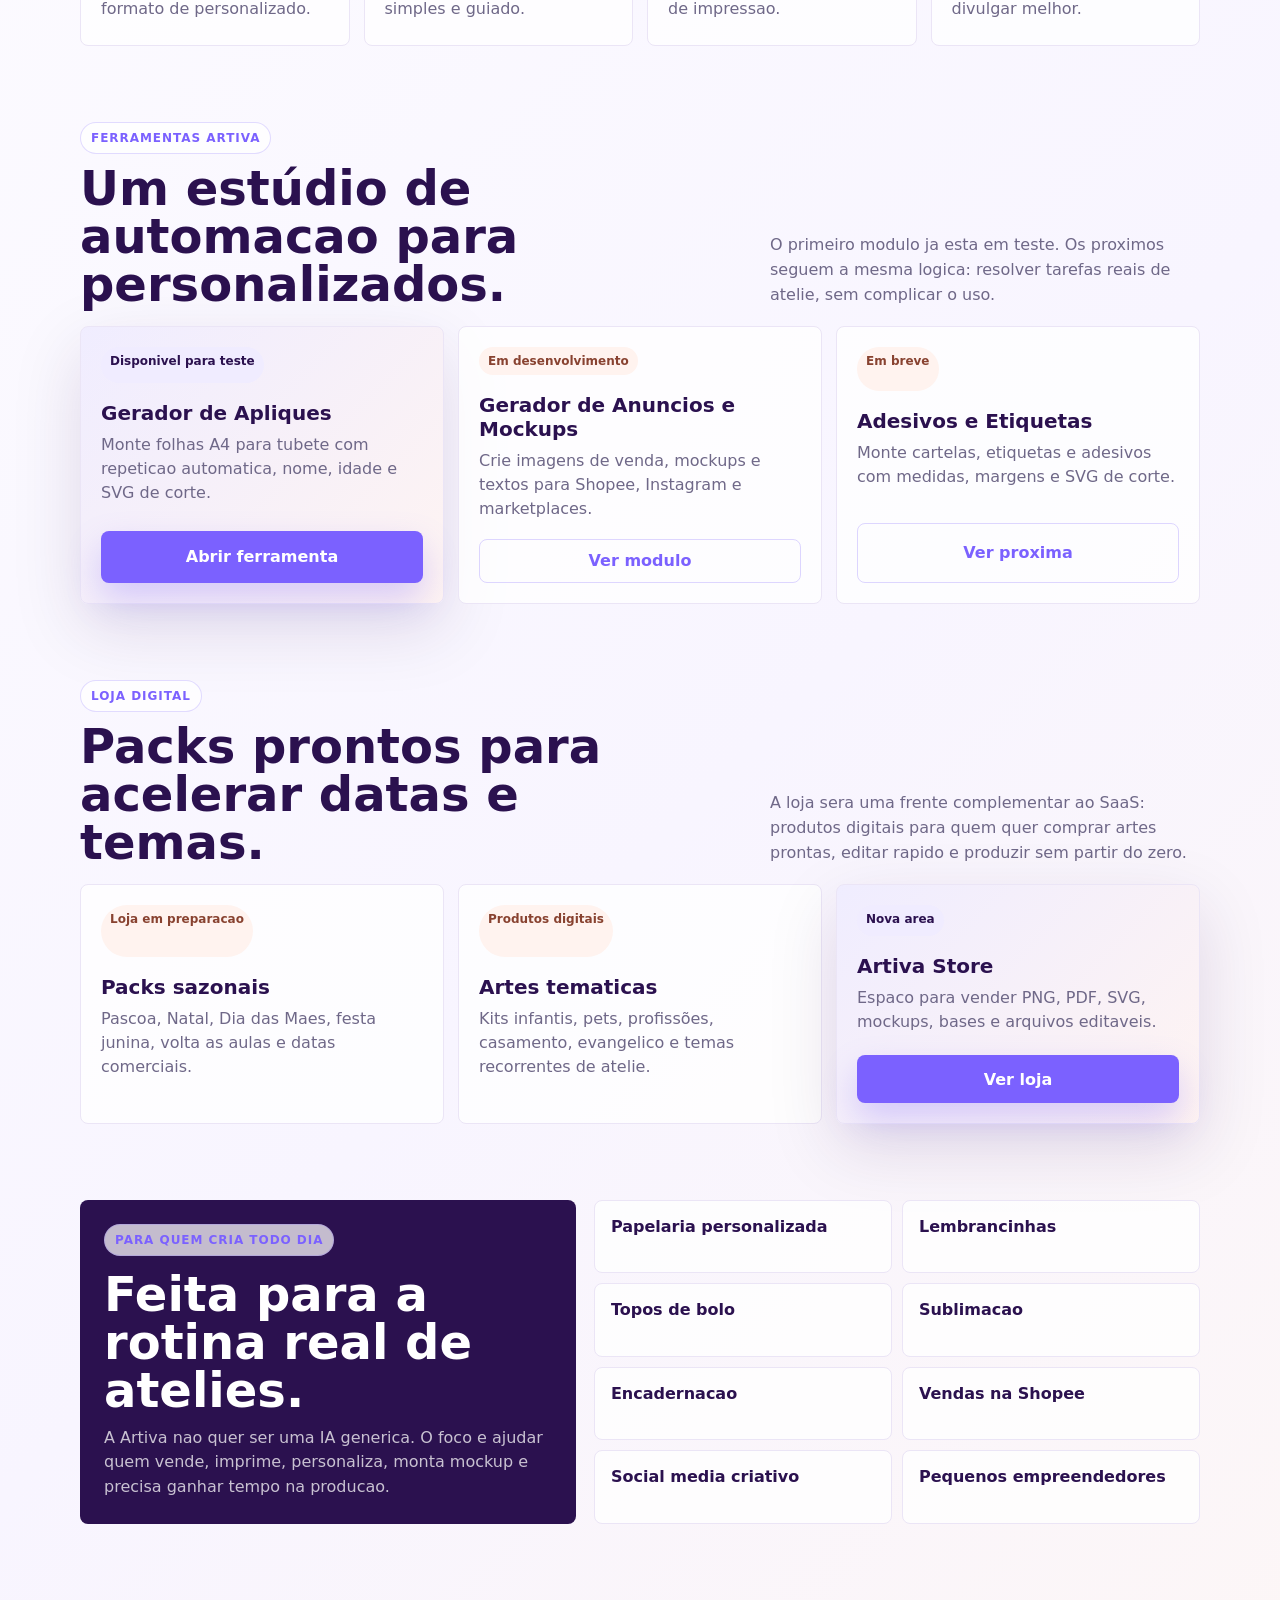
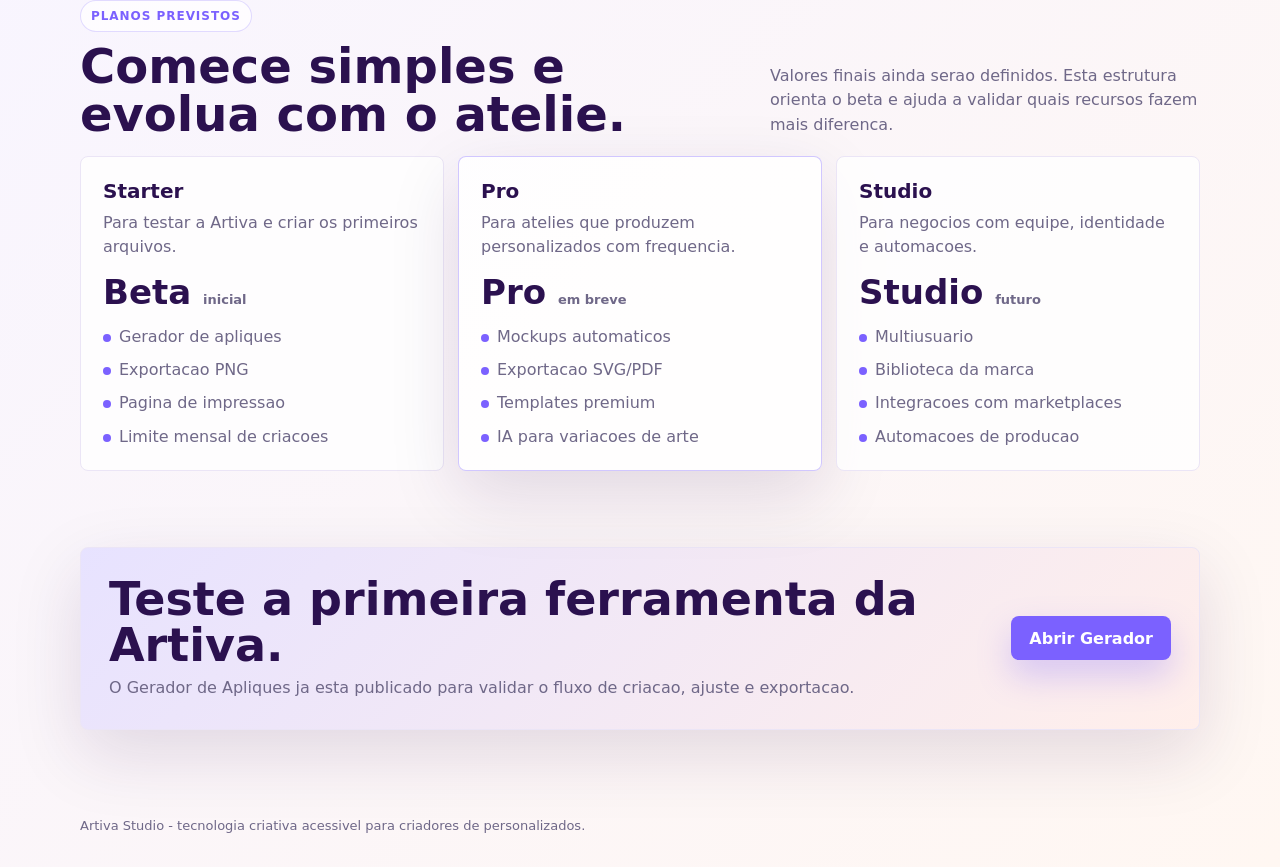
==== commit 549662f9: "Add files via upload" ====
--- a/index.html
+++ b/index.html
@@ -555,6 +555,7 @@
         <a href="#ferramentas">Ferramentas</a>
         <a href="loja.html">Loja</a>
         <a href="tutoriais.html">Tutoriais</a>
+        <a href="faq.html">Ajuda</a>
         <a href="#fluxo">Fluxo</a>
         <a href="#planos">Planos</a>
         <a href="#mvp">MVP</a>
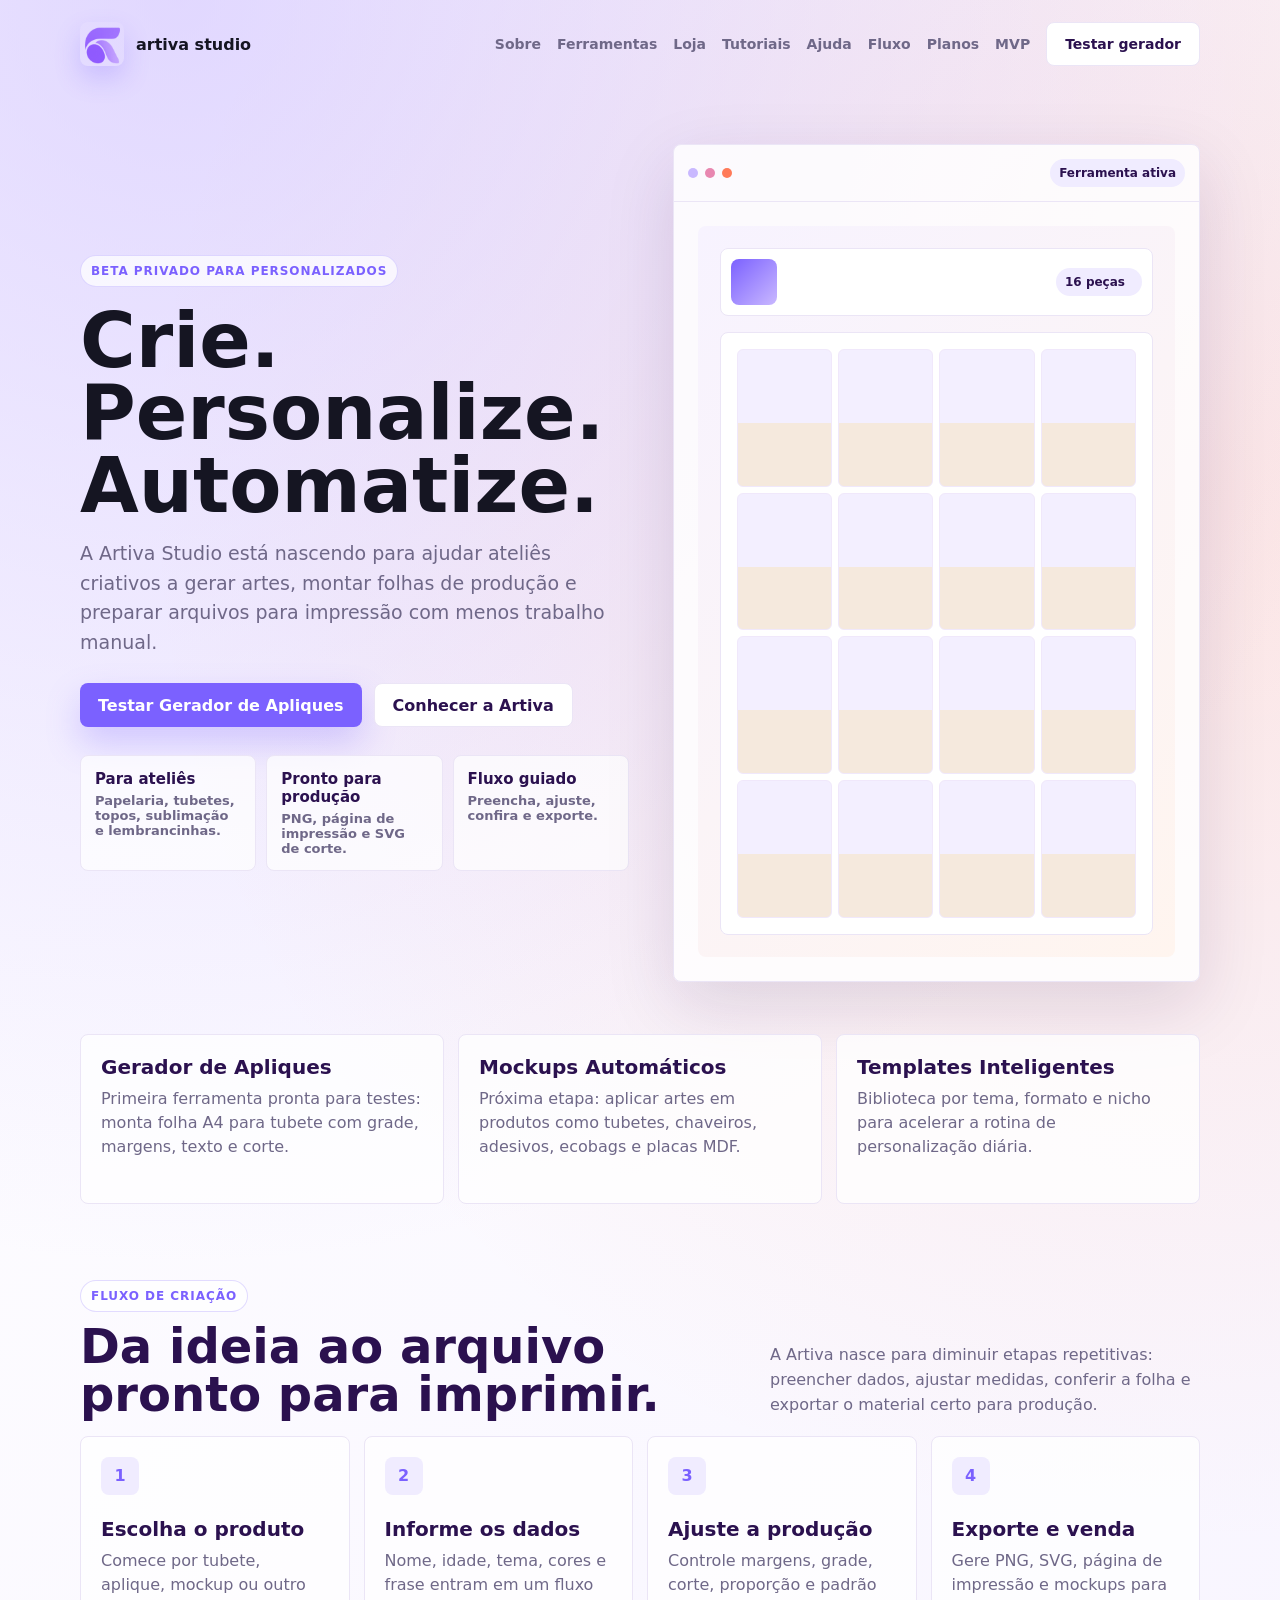
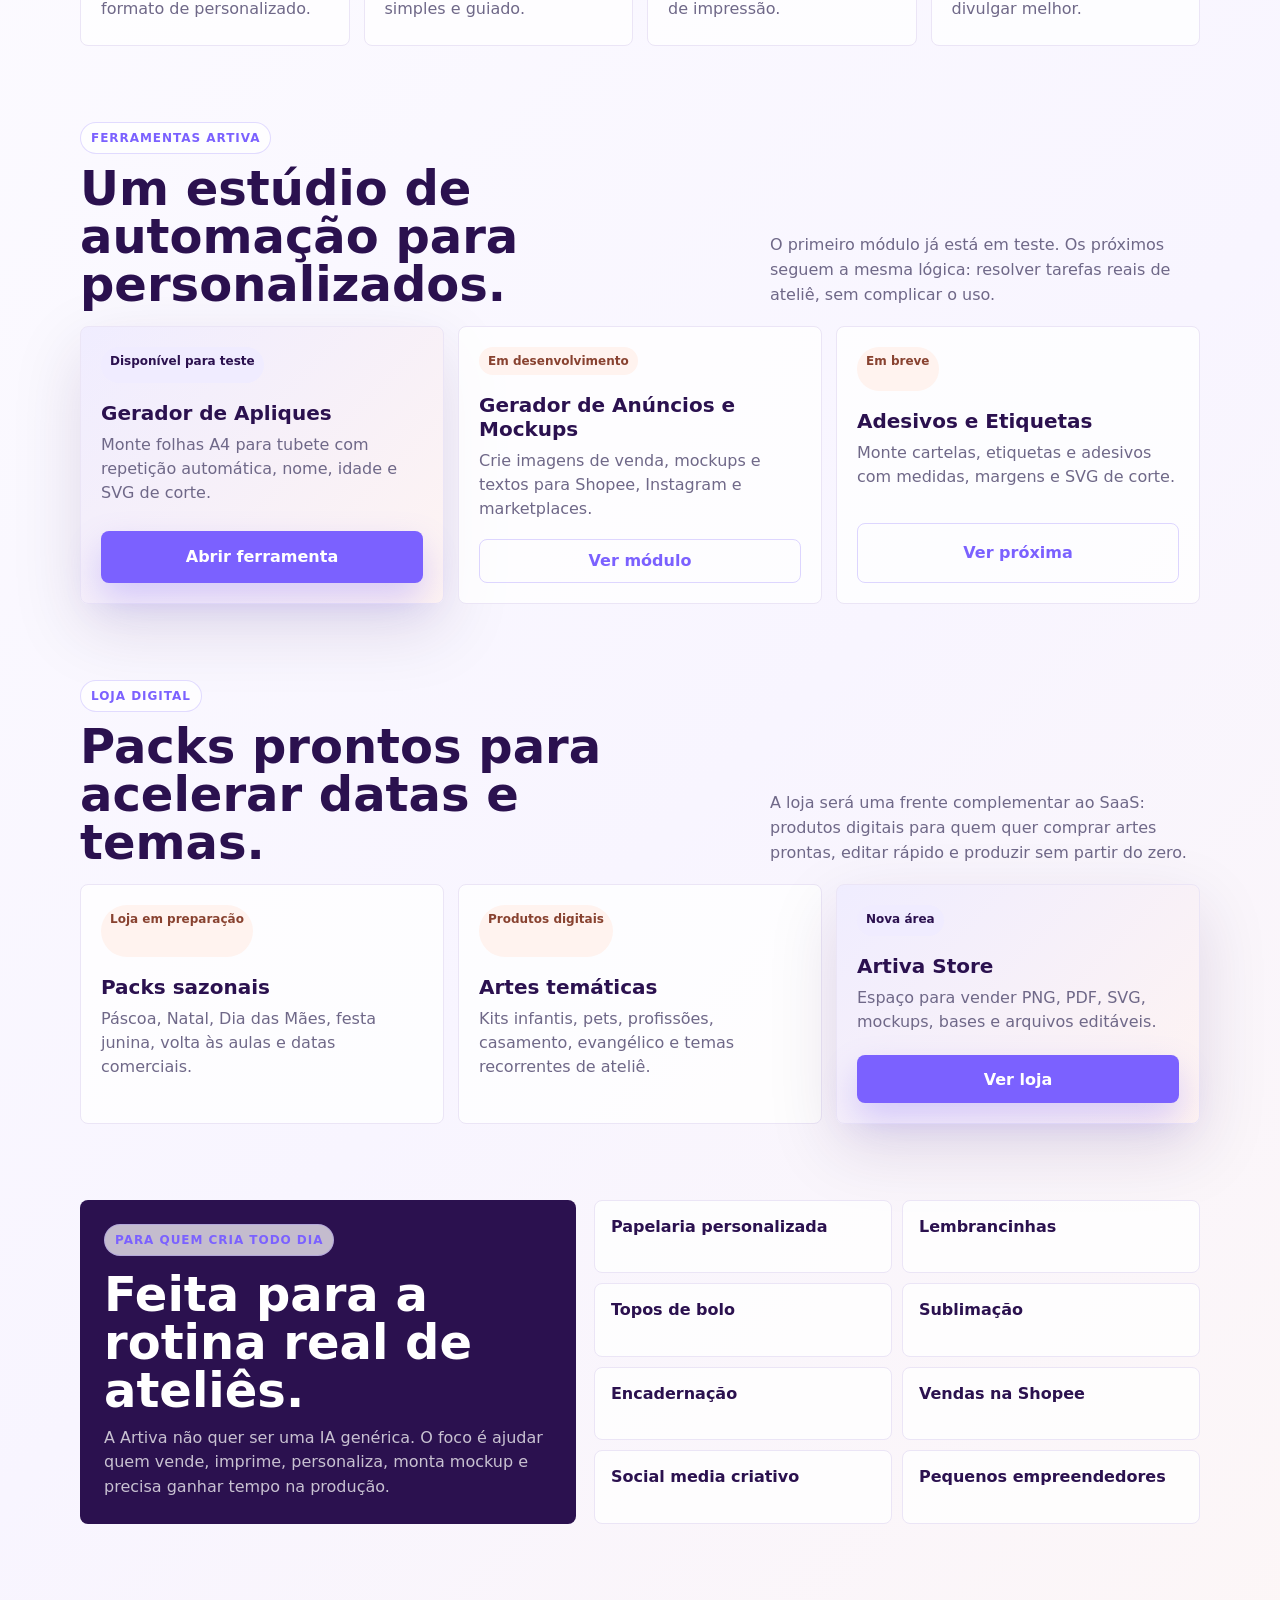
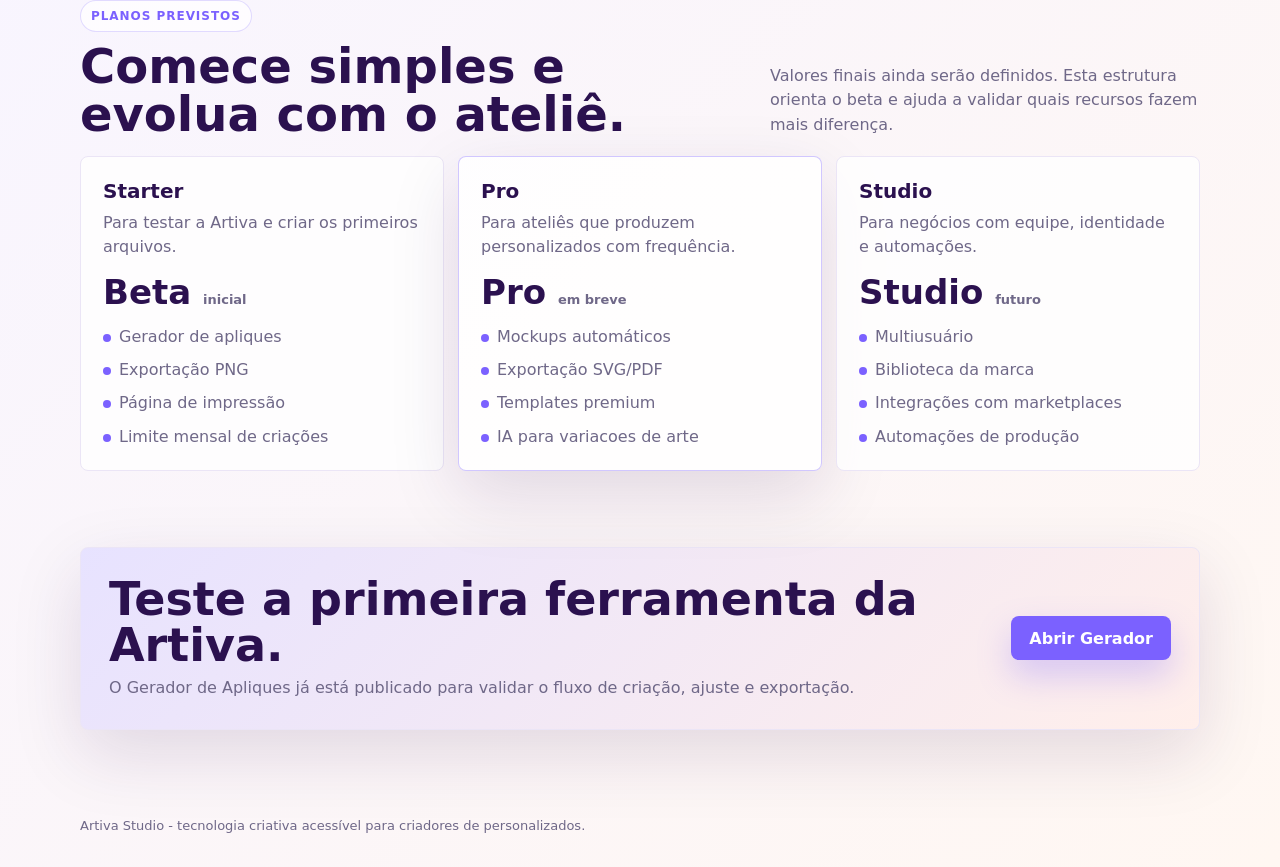
==== commit 42272e06: "Add files via upload" ====
--- a/index.html
+++ b/index.html
@@ -4,7 +4,7 @@
   <meta charset="utf-8">
   <meta name="viewport" content="width=device-width, initial-scale=1">
   <title>Artiva Studio - Tecnologia criativa para personalizados</title>
-  <meta name="description" content="Artiva Studio e uma plataforma inteligente para criar, personalizar e automatizar artes para atelies criativos.">
+  <meta name="description" content="Artiva Studio é uma plataforma inteligente para criar, personalizar e automatizar artes para ateliês criativos.">
   <style>
     :root {
       --primary: #7b61ff;
@@ -76,6 +76,57 @@
       font-weight: 800;
     }
 
+    .mobile-menu {
+      display: none;
+    }
+
+    .mobile-menu summary {
+      display: inline-flex;
+      align-items: center;
+      justify-content: center;
+      min-height: 42px;
+      padding: 0 14px;
+      border: 1px solid var(--line);
+      border-radius: 8px;
+      background: white;
+      color: var(--dark);
+      font-weight: 900;
+      list-style: none;
+      cursor: pointer;
+    }
+
+    .mobile-menu summary::-webkit-details-marker {
+      display: none;
+    }
+
+    .mobile-links {
+      position: absolute;
+      left: 20px;
+      right: 20px;
+      top: 78px;
+      z-index: 20;
+      display: grid;
+      gap: 10px;
+      padding: 14px;
+      border: 1px solid var(--line);
+      border-radius: 8px;
+      background: rgba(255, 255, 255, .96);
+      box-shadow: var(--shadow);
+    }
+
+    .mobile-links a {
+      padding: 12px;
+      border-radius: 8px;
+      color: var(--dark);
+      font-weight: 900;
+    }
+
+    .mobile-links a.primary {
+      background: var(--primary);
+      color: white;
+      text-align: center;
+    }
+
     .button {
       display: inline-flex;
       align-items: center;
@@ -533,8 +584,9 @@
     }
 
     @media (max-width: 900px) {
-      header { align-items: flex-start; }
+      header { position: relative; align-items: center; }
       nav { display: none; }
+      .mobile-menu { display: block; }
       main { padding-top: 30px; }
       .hero { grid-template-columns: 1fr; }
       .signals, .features, .workflow, .tools-grid, .audience, .audience-list, .plans, .final-cta { grid-template-columns: 1fr; }
@@ -561,6 +613,20 @@
         <a href="#mvp">MVP</a>
         <a class="button secondary" href="ferramentas/gerador-apliques-tubete.html">Testar gerador</a>
       </nav>
+      <details class="mobile-menu">
+        <summary>Menu</summary>
+        <div class="mobile-links">
+          <a href="sobre.html">Sobre</a>
+          <a href="#ferramentas">Ferramentas</a>
+          <a href="loja.html">Loja</a>
+          <a href="tutoriais.html">Tutoriais</a>
+          <a href="faq.html">Ajuda</a>
+          <a href="#fluxo">Fluxo</a>
+          <a href="#planos">Planos</a>
+          <a href="#mvp">MVP</a>
+          <a class="primary" href="ferramentas/gerador-apliques-tubete.html">Testar gerador</a>
+        </div>
+      </details>
     </header>
 
     <main>
@@ -568,14 +634,14 @@
         <div>
           <span class="eyebrow">Beta privado para personalizados</span>
           <h1>Crie. Personalize. Automatize.</h1>
-          <p class="lead">A Artiva Studio esta nascendo para ajudar atelies criativos a gerar artes, montar folhas de producao e preparar arquivos para impressao com menos trabalho manual.</p>
+          <p class="lead">A Artiva Studio está nascendo para ajudar ateliês criativos a gerar artes, montar folhas de produção e preparar arquivos para impressão com menos trabalho manual.</p>
           <div class="actions">
             <a class="button" href="ferramentas/gerador-apliques-tubete.html">Testar Gerador de Apliques</a>
             <a class="button secondary" href="sobre.html">Conhecer a Artiva</a>
           </div>
           <div class="signals">
-            <div class="signal"><strong>Para atelies</strong>Papelaria, tubetes, topos, sublimacao e lembrancinhas.</div>
-            <div class="signal"><strong>Pronto para producao</strong>PNG, pagina de impressao e SVG de corte.</div>
+            <div class="signal"><strong>Para ateliês</strong>Papelaria, tubetes, topos, sublimação e lembrancinhas.</div>
+            <div class="signal"><strong>Pronto para produção</strong>PNG, página de impressão e SVG de corte.</div>
             <div class="signal"><strong>Fluxo guiado</strong>Preencha, ajuste, confira e exporte.</div>
           </div>
         </div>
@@ -597,9 +663,9 @@
                   <span class="tool-line"></span>
                   <span class="tool-line short"></span>
                 </span>
-                <span class="status">16 pecas</span>
+                <span class="status">16 peças</span>
               </div>
-              <div class="canvas-preview" aria-label="Previa visual de folha A4">
+              <div class="canvas-preview" aria-label="Prévia visual de folha A4">
                 <span class="piece"></span><span class="piece"></span><span class="piece"></span><span class="piece"></span>
                 <span class="piece"></span><span class="piece"></span><span class="piece"></span><span class="piece"></span>
                 <span class="piece"></span><span class="piece"></span><span class="piece"></span><span class="piece"></span>
@@ -616,22 +682,22 @@
           <p>Primeira ferramenta pronta para testes: monta folha A4 para tubete com grade, margens, texto e corte.</p>
         </article>
         <article class="feature">
-          <h2>Mockups Automaticos</h2>
-          <p>Proxima etapa: aplicar artes em produtos como tubetes, chaveiros, adesivos, ecobags e placas MDF.</p>
+          <h2>Mockups Automáticos</h2>
+          <p>Próxima etapa: aplicar artes em produtos como tubetes, chaveiros, adesivos, ecobags e placas MDF.</p>
         </article>
         <article class="feature">
           <h2>Templates Inteligentes</h2>
-          <p>Biblioteca por tema, formato e nicho para acelerar a rotina de personalizacao diaria.</p>
+          <p>Biblioteca por tema, formato e nicho para acelerar a rotina de personalização diária.</p>
         </article>
       </section>
 
       <section class="section" id="fluxo">
         <div class="section-head">
           <div>
-            <span class="eyebrow">Fluxo de criacao</span>
+            <span class="eyebrow">Fluxo de criação</span>
             <h2>Da ideia ao arquivo pronto para imprimir.</h2>
           </div>
-          <p>A Artiva nasce para diminuir etapas repetitivas: preencher dados, ajustar medidas, conferir a folha e exportar o material certo para producao.</p>
+          <p>A Artiva nasce para diminuir etapas repetitivas: preencher dados, ajustar medidas, conferir a folha e exportar o material certo para produção.</p>
         </div>
         <div class="workflow">
           <article class="step">
@@ -646,13 +712,13 @@
           </article>
           <article class="step">
             <span class="step-number">3</span>
-            <h3>Ajuste a producao</h3>
-            <p>Controle margens, grade, corte, proporcao e padrao de impressao.</p>
+            <h3>Ajuste a produção</h3>
+            <p>Controle margens, grade, corte, proporção e padrão de impressão.</p>
           </article>
           <article class="step">
             <span class="step-number">4</span>
             <h3>Exporte e venda</h3>
-            <p>Gere PNG, SVG, pagina de impressao e mockups para divulgar melhor.</p>
+            <p>Gere PNG, SVG, página de impressão e mockups para divulgar melhor.</p>
           </article>
         </div>
       </section>
@@ -661,26 +727,26 @@
         <div class="section-head">
           <div>
             <span class="eyebrow">Ferramentas Artiva</span>
-            <h2>Um estúdio de automacao para personalizados.</h2>
+            <h2>Um estúdio de automação para personalizados.</h2>
           </div>
-          <p>O primeiro modulo ja esta em teste. Os proximos seguem a mesma logica: resolver tarefas reais de atelie, sem complicar o uso.</p>
+          <p>O primeiro módulo já está em teste. Os próximos seguem a mesma lógica: resolver tarefas reais de ateliê, sem complicar o uso.</p>
         </div>
         <div class="tools-grid">
           <article class="tool-card active">
-            <span class="tool-badge">Disponivel para teste</span>
+            <span class="tool-badge">Disponível para teste</span>
             <div>
               <h3>Gerador de Apliques</h3>
-              <p>Monte folhas A4 para tubete com repeticao automatica, nome, idade e SVG de corte.</p>
+              <p>Monte folhas A4 para tubete com repetição automática, nome, idade e SVG de corte.</p>
             </div>
             <a class="button" href="ferramentas/gerador-apliques-tubete.html">Abrir ferramenta</a>
           </article>
           <article class="tool-card">
             <span class="tool-badge soon">Em desenvolvimento</span>
             <div>
-              <h3>Gerador de Anuncios e Mockups</h3>
+              <h3>Gerador de Anúncios e Mockups</h3>
               <p>Crie imagens de venda, mockups e textos para Shopee, Instagram e marketplaces.</p>
             </div>
-            <a class="button ghost" href="ferramentas/gerador-anuncios-mockups.html">Ver modulo</a>
+            <a class="button ghost" href="ferramentas/gerador-anuncios-mockups.html">Ver módulo</a>
           </article>
           <article class="tool-card">
             <span class="tool-badge soon">Em breve</span>
@@ -688,7 +754,7 @@
               <h3>Adesivos e Etiquetas</h3>
               <p>Monte cartelas, etiquetas e adesivos com medidas, margens e SVG de corte.</p>
             </div>
-            <a class="button ghost" href="ferramentas/gerador-adesivos-etiquetas.html">Ver proxima</a>
+            <a class="button ghost" href="ferramentas/gerador-adesivos-etiquetas.html">Ver próxima</a>
           </article>
         </div>
       </section>
@@ -699,28 +765,28 @@
             <span class="eyebrow">Loja digital</span>
             <h2>Packs prontos para acelerar datas e temas.</h2>
           </div>
-          <p>A loja sera uma frente complementar ao SaaS: produtos digitais para quem quer comprar artes prontas, editar rapido e produzir sem partir do zero.</p>
+          <p>A loja será uma frente complementar ao SaaS: produtos digitais para quem quer comprar artes prontas, editar rápido e produzir sem partir do zero.</p>
         </div>
         <div class="tools-grid">
           <article class="tool-card">
-            <span class="tool-badge soon">Loja em preparacao</span>
+            <span class="tool-badge soon">Loja em preparação</span>
             <div>
               <h3>Packs sazonais</h3>
-              <p>Pascoa, Natal, Dia das Maes, festa junina, volta as aulas e datas comerciais.</p>
+              <p>Páscoa, Natal, Dia das Mães, festa junina, volta às aulas e datas comerciais.</p>
             </div>
           </article>
           <article class="tool-card">
             <span class="tool-badge soon">Produtos digitais</span>
             <div>
-              <h3>Artes tematicas</h3>
-              <p>Kits infantis, pets, profissões, casamento, evangelico e temas recorrentes de atelie.</p>
+              <h3>Artes temáticas</h3>
+              <p>Kits infantis, pets, profissões, casamento, evangélico e temas recorrentes de ateliê.</p>
             </div>
           </article>
           <article class="tool-card active">
-            <span class="tool-badge">Nova area</span>
+            <span class="tool-badge">Nova área</span>
             <div>
               <h3>Artiva Store</h3>
-              <p>Espaco para vender PNG, PDF, SVG, mockups, bases e arquivos editaveis.</p>
+              <p>Espaço para vender PNG, PDF, SVG, mockups, bases e arquivos editáveis.</p>
             </div>
             <a class="button" href="loja.html">Ver loja</a>
           </article>
@@ -730,15 +796,15 @@
       <section class="section audience">
         <div class="audience-panel">
           <span class="eyebrow">Para quem cria todo dia</span>
-          <h2>Feita para a rotina real de atelies.</h2>
-          <p>A Artiva nao quer ser uma IA generica. O foco e ajudar quem vende, imprime, personaliza, monta mockup e precisa ganhar tempo na producao.</p>
+          <h2>Feita para a rotina real de ateliês.</h2>
+          <p>A Artiva não quer ser uma IA genérica. O foco é ajudar quem vende, imprime, personaliza, monta mockup e precisa ganhar tempo na produção.</p>
         </div>
         <div class="audience-list">
           <div class="audience-item">Papelaria personalizada</div>
           <div class="audience-item">Lembrancinhas</div>
           <div class="audience-item">Topos de bolo</div>
-          <div class="audience-item">Sublimacao</div>
-          <div class="audience-item">Encadernacao</div>
+          <div class="audience-item">Sublimação</div>
+          <div class="audience-item">Encadernação</div>
           <div class="audience-item">Vendas na Shopee</div>
           <div class="audience-item">Social media criativo</div>
           <div class="audience-item">Pequenos empreendedores</div>
@@ -749,9 +815,9 @@
         <div class="section-head">
           <div>
             <span class="eyebrow">Planos previstos</span>
-            <h2>Comece simples e evolua com o atelie.</h2>
+          <h2>Comece simples e evolua com o ateliê.</h2>
           </div>
-          <p>Valores finais ainda serao definidos. Esta estrutura orienta o beta e ajuda a validar quais recursos fazem mais diferenca.</p>
+          <p>Valores finais ainda serão definidos. Esta estrutura orienta o beta e ajuda a validar quais recursos fazem mais diferença.</p>
         </div>
         <div class="plans">
           <article class="plan">
@@ -762,20 +828,20 @@
             <div class="price">Beta <span>inicial</span></div>
             <ul>
               <li>Gerador de apliques</li>
-              <li>Exportacao PNG</li>
-              <li>Pagina de impressao</li>
-              <li>Limite mensal de criacoes</li>
+              <li>Exportação PNG</li>
+              <li>Página de impressão</li>
+              <li>Limite mensal de criações</li>
             </ul>
           </article>
           <article class="plan featured">
             <div>
               <h3>Pro</h3>
-              <p>Para atelies que produzem personalizados com frequencia.</p>
+              <p>Para ateliês que produzem personalizados com frequência.</p>
             </div>
             <div class="price">Pro <span>em breve</span></div>
             <ul>
-              <li>Mockups automaticos</li>
-              <li>Exportacao SVG/PDF</li>
+              <li>Mockups automáticos</li>
+              <li>Exportação SVG/PDF</li>
               <li>Templates premium</li>
               <li>IA para variacoes de arte</li>
             </ul>
@@ -783,14 +849,14 @@
           <article class="plan">
             <div>
               <h3>Studio</h3>
-              <p>Para negocios com equipe, identidade e automacoes.</p>
+              <p>Para negócios com equipe, identidade e automações.</p>
             </div>
             <div class="price">Studio <span>futuro</span></div>
             <ul>
-              <li>Multiusuario</li>
+              <li>Multiusuário</li>
               <li>Biblioteca da marca</li>
-              <li>Integracoes com marketplaces</li>
-              <li>Automacoes de producao</li>
+              <li>Integrações com marketplaces</li>
+              <li>Automações de produção</li>
             </ul>
           </article>
         </div>
@@ -799,14 +865,14 @@
       <section class="section final-cta">
         <div>
           <h2>Teste a primeira ferramenta da Artiva.</h2>
-          <p>O Gerador de Apliques ja esta publicado para validar o fluxo de criacao, ajuste e exportacao.</p>
+          <p>O Gerador de Apliques já está publicado para validar o fluxo de criação, ajuste e exportação.</p>
         </div>
         <a class="button" href="ferramentas/gerador-apliques-tubete.html">Abrir Gerador</a>
       </section>
     </main>
 
     <footer>
-      Artiva Studio - tecnologia criativa acessivel para criadores de personalizados.
+      Artiva Studio - tecnologia criativa acessível para criadores de personalizados.
     </footer>
   </div>
 </body>
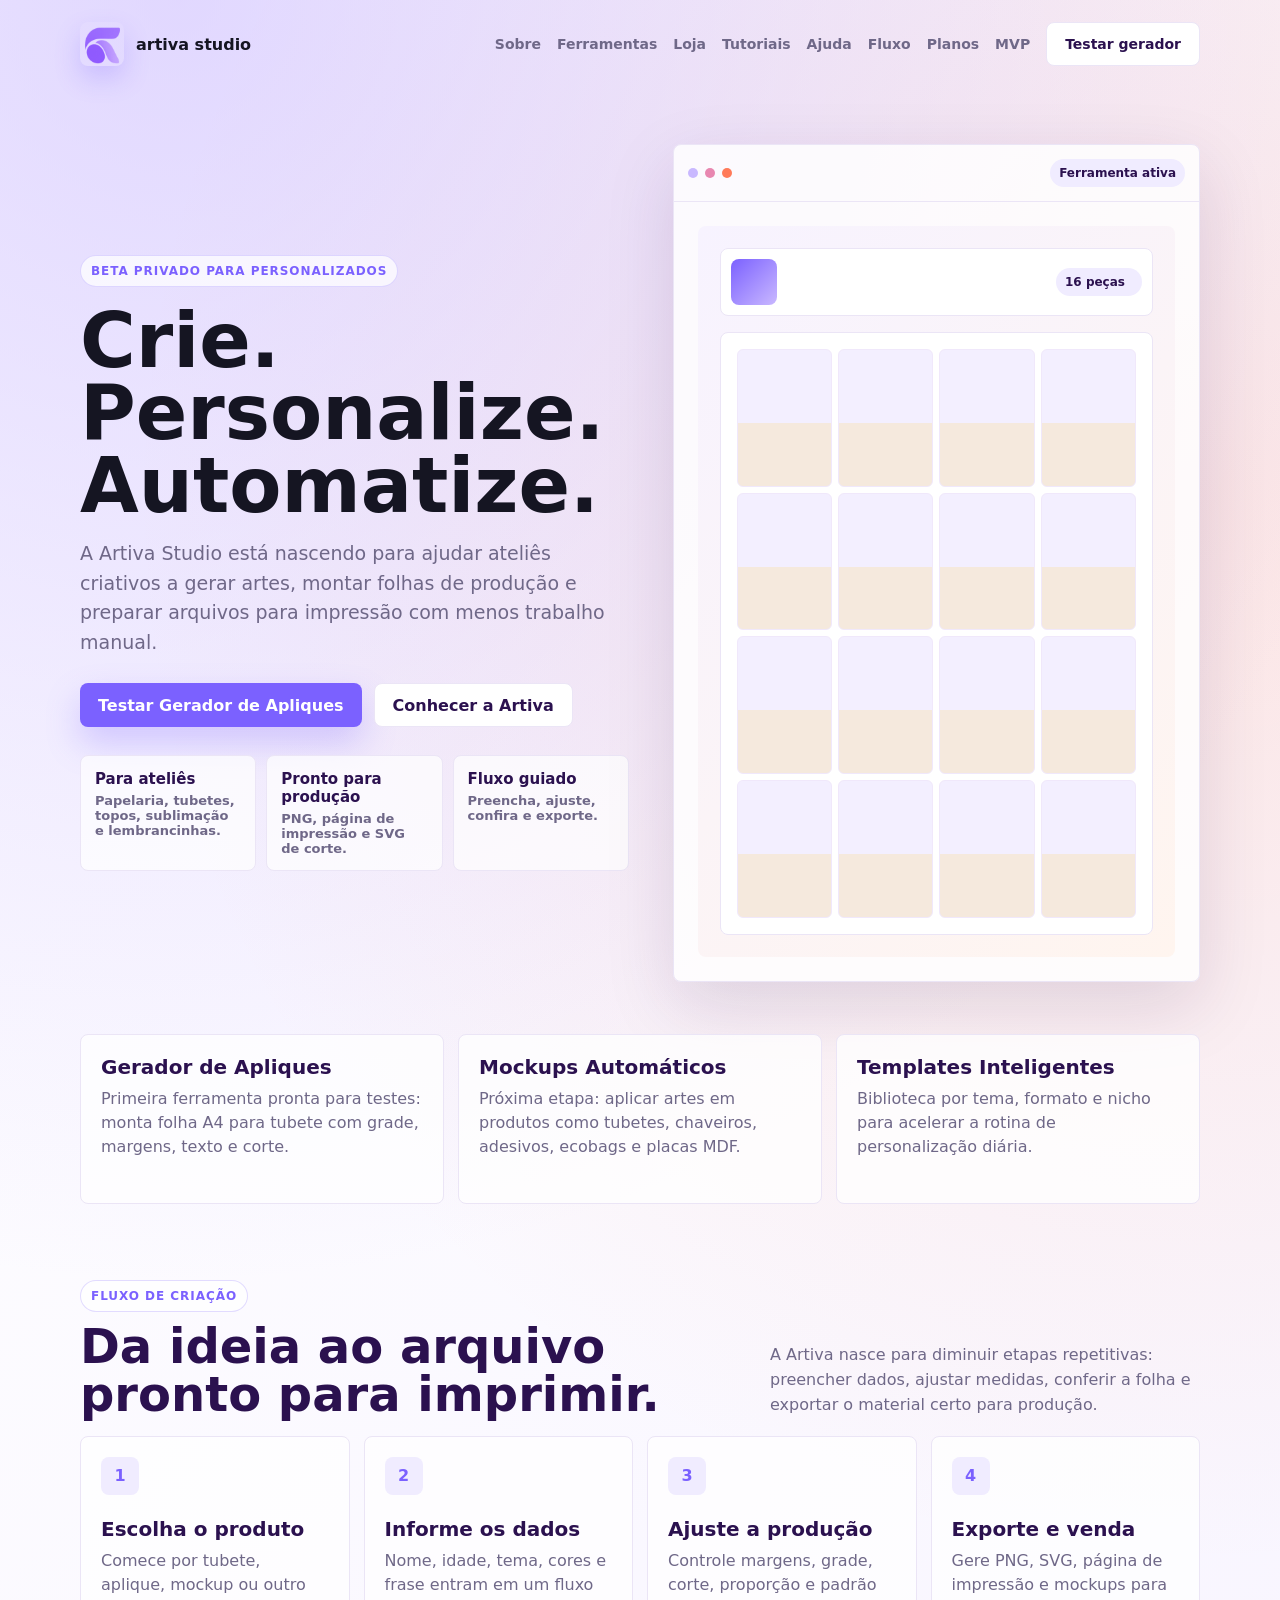
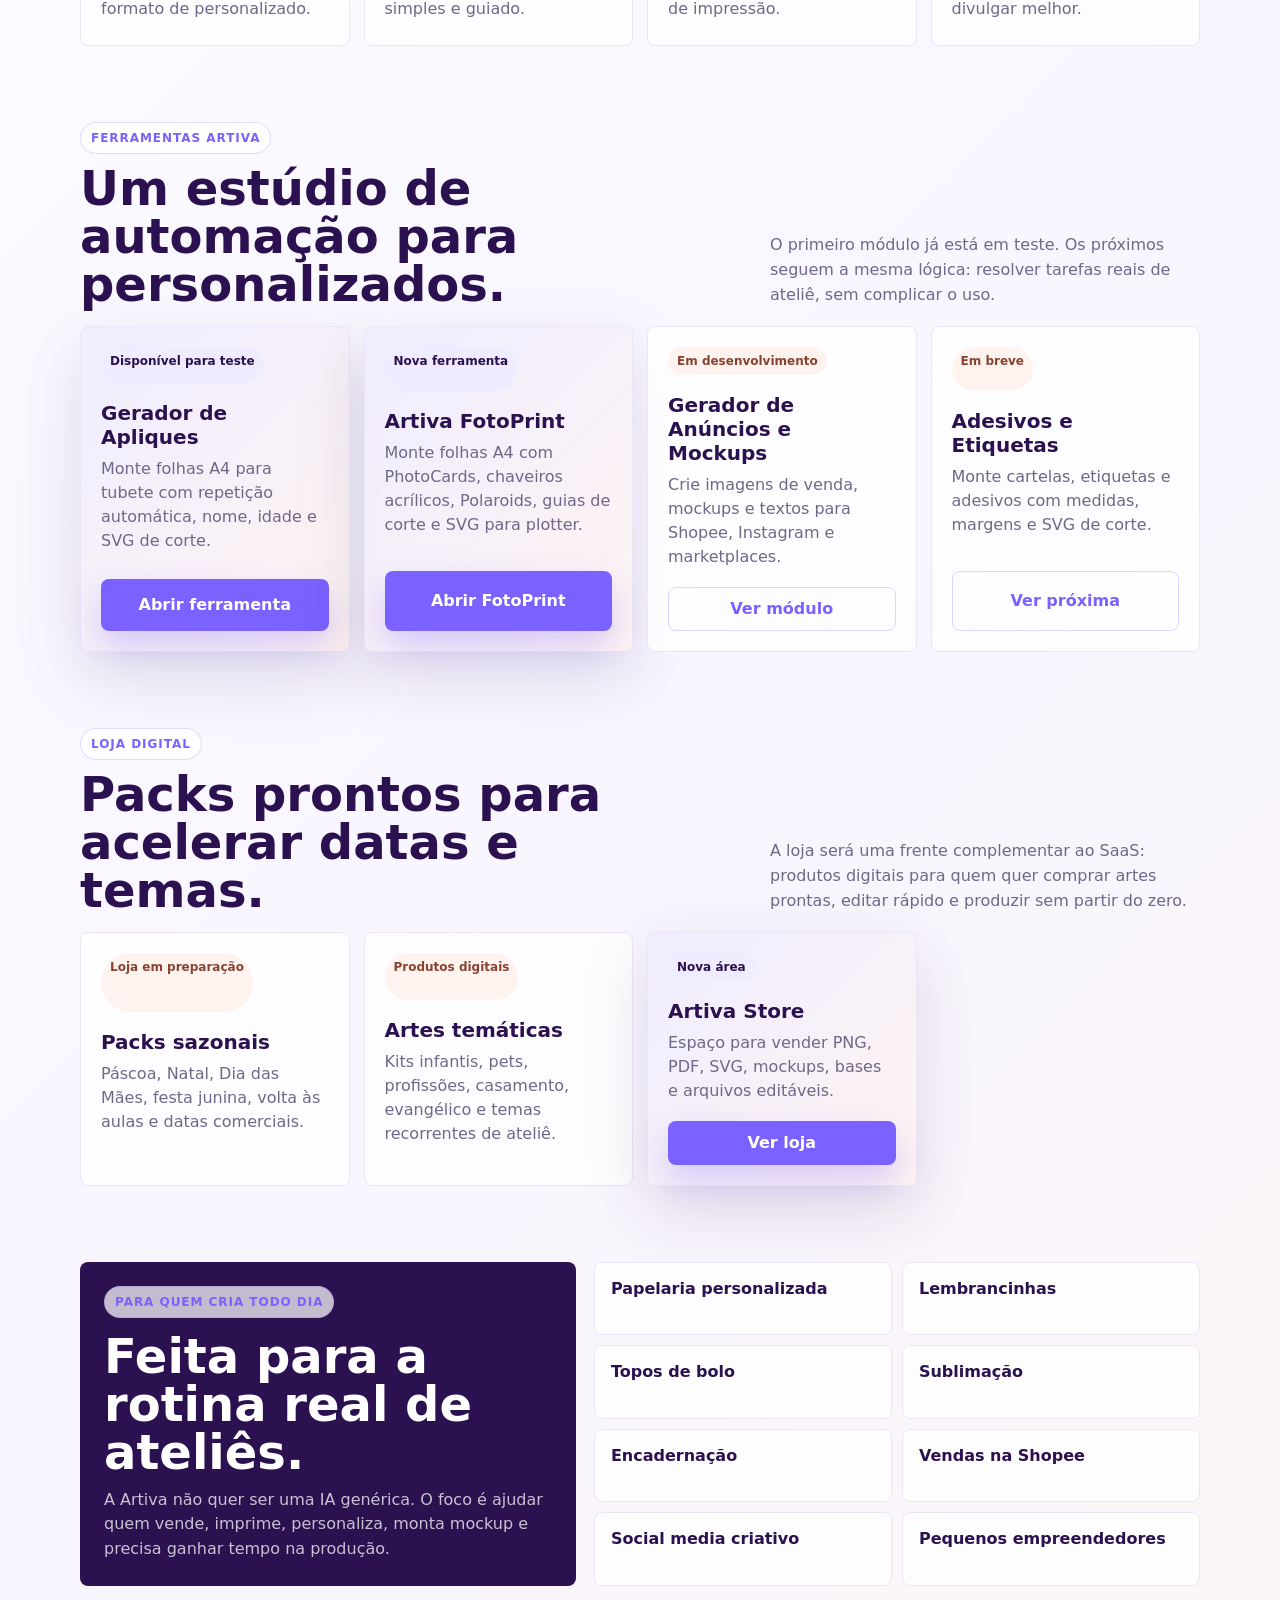
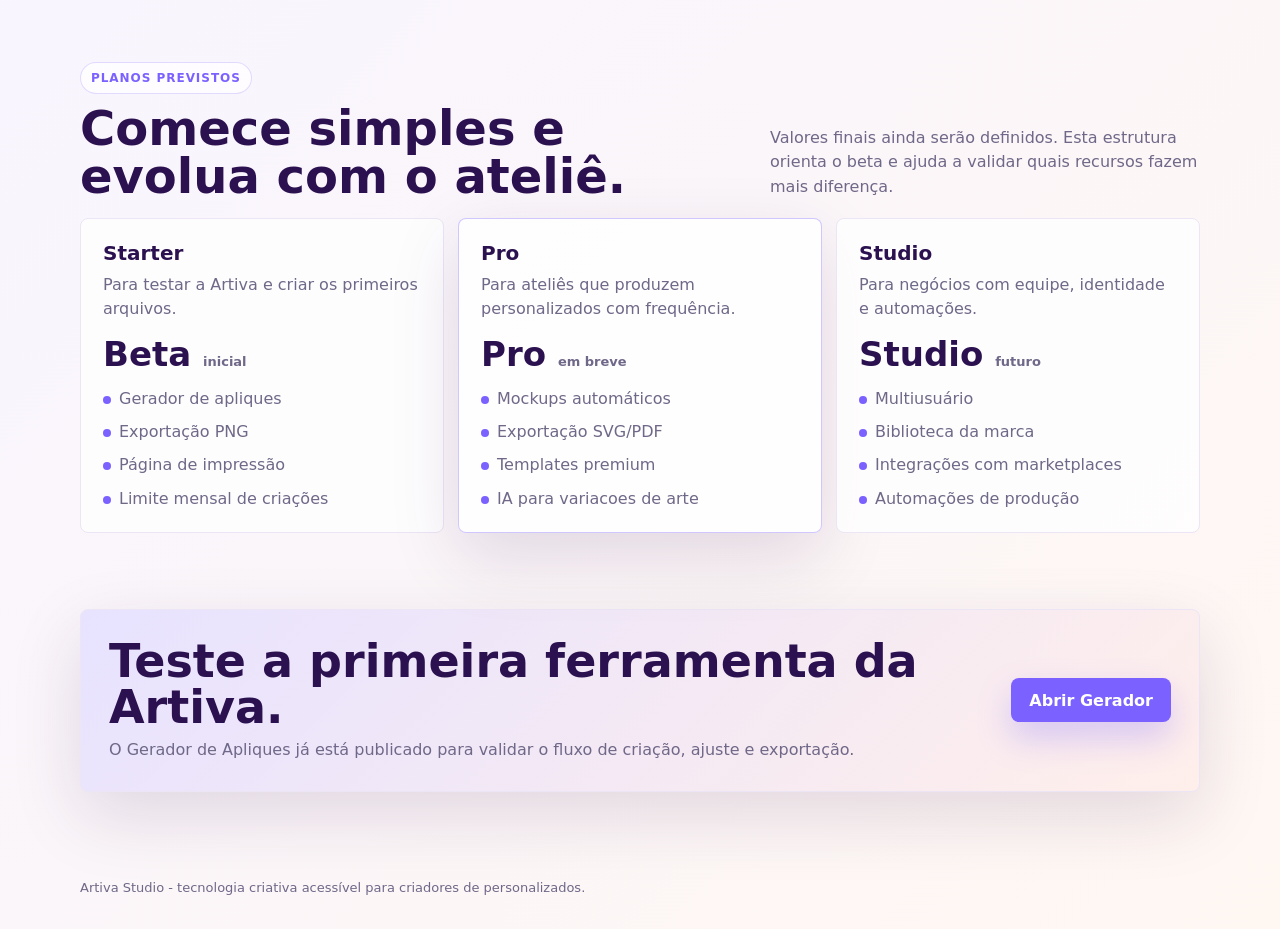
==== commit ecb0ed71: "Add files via upload" ====
--- a/index.html
+++ b/index.html
@@ -418,7 +418,7 @@
 
     .tools-grid {
       display: grid;
-      grid-template-columns: repeat(3, minmax(0, 1fr));
+      grid-template-columns: repeat(4, minmax(0, 1fr));
       gap: 14px;
     }
 
@@ -740,6 +740,14 @@
             </div>
             <a class="button" href="ferramentas/gerador-apliques-tubete.html">Abrir ferramenta</a>
           </article>
+          <article class="tool-card active">
+            <span class="tool-badge">Nova ferramenta</span>
+            <div>
+              <h3>Artiva FotoPrint</h3>
+              <p>Monte folhas A4 com PhotoCards, chaveiros acrílicos, Polaroids, guias de corte e SVG para plotter.</p>
+            </div>
+            <a class="button" href="ferramentas/artiva-fotoprint.html">Abrir FotoPrint</a>
+          </article>
           <article class="tool-card">
             <span class="tool-badge soon">Em desenvolvimento</span>
             <div>
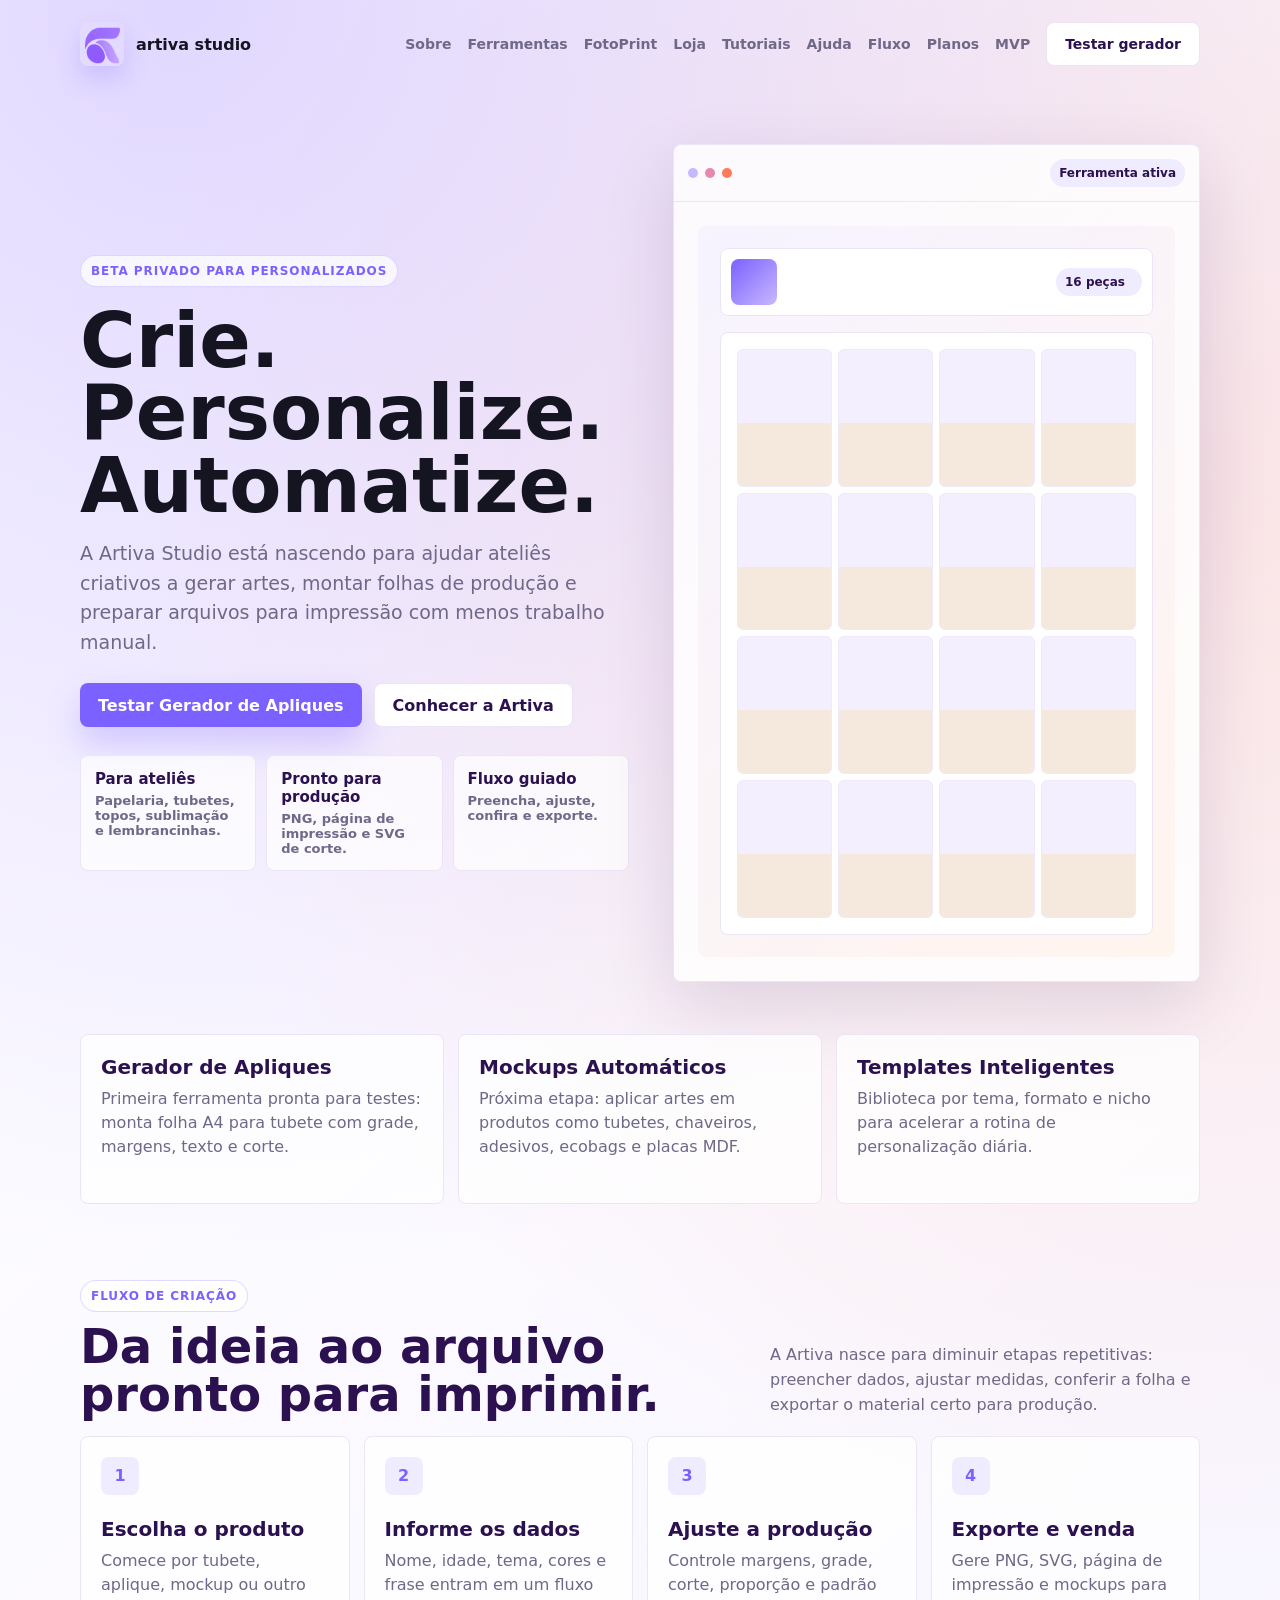
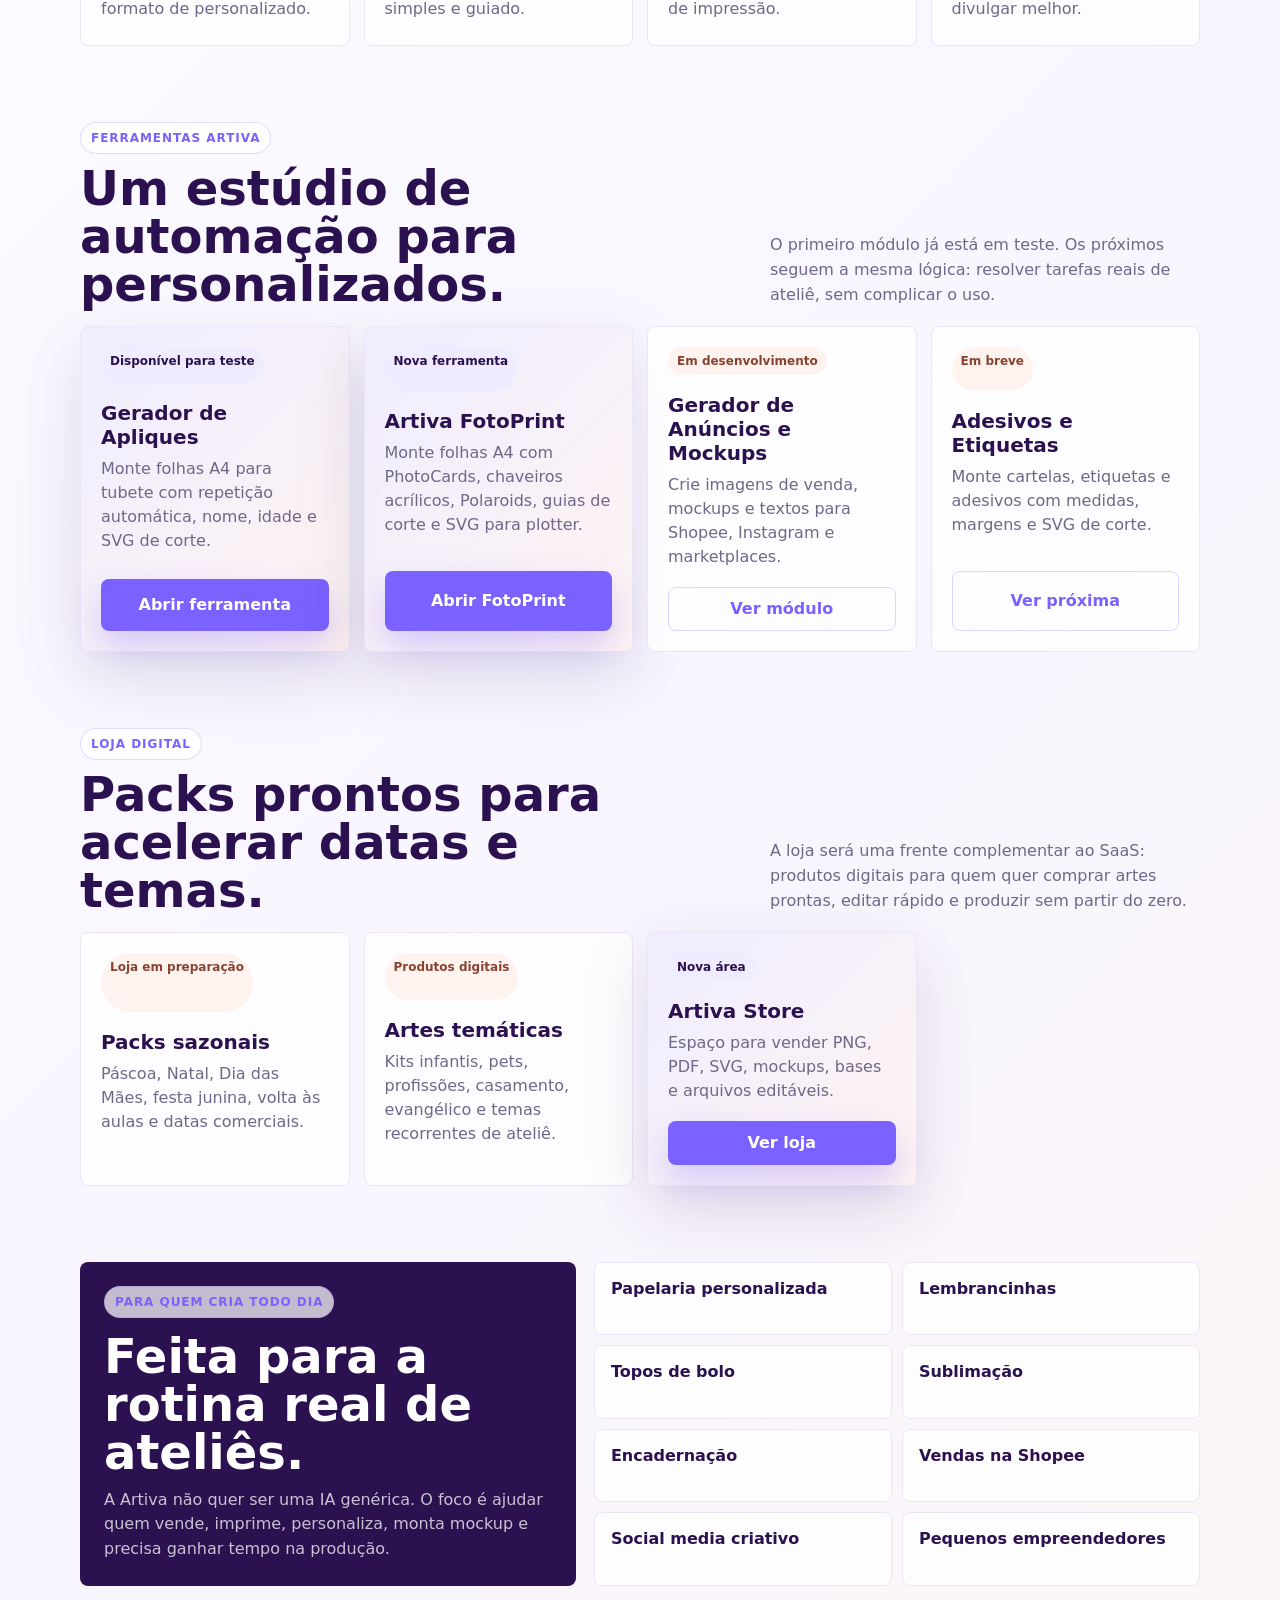
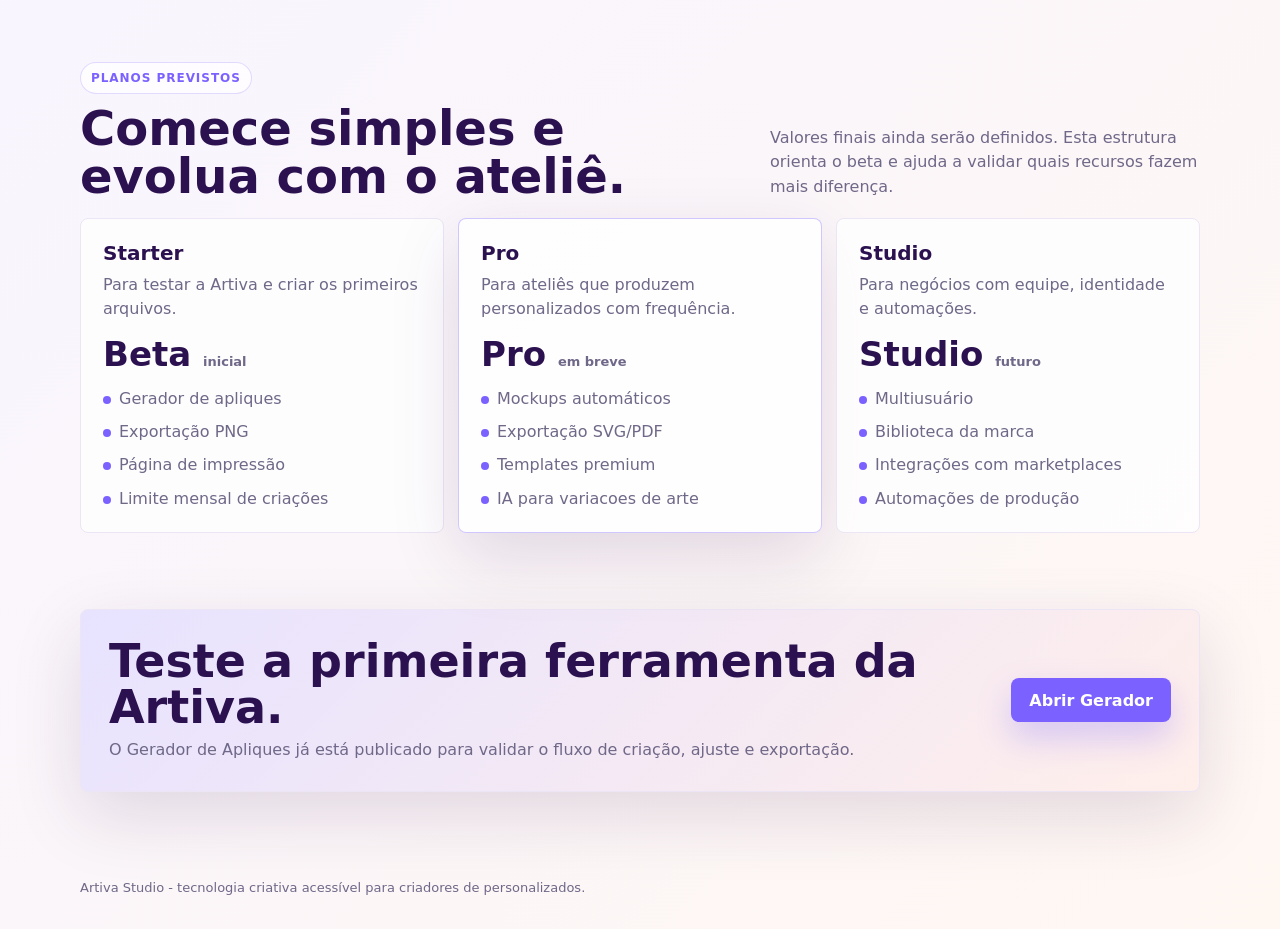
==== commit f2118e05: "Add files via upload" ====
--- a/index.html
+++ b/index.html
@@ -605,6 +605,7 @@
       <nav aria-label="Principal">
         <a href="sobre.html">Sobre</a>
         <a href="#ferramentas">Ferramentas</a>
+        <a href="ferramentas/artiva-fotoprint.html">FotoPrint</a>
         <a href="loja.html">Loja</a>
         <a href="tutoriais.html">Tutoriais</a>
         <a href="faq.html">Ajuda</a>
@@ -618,6 +619,7 @@
         <div class="mobile-links">
           <a href="sobre.html">Sobre</a>
           <a href="#ferramentas">Ferramentas</a>
+          <a href="ferramentas/artiva-fotoprint.html">FotoPrint</a>
           <a href="loja.html">Loja</a>
           <a href="tutoriais.html">Tutoriais</a>
           <a href="faq.html">Ajuda</a>
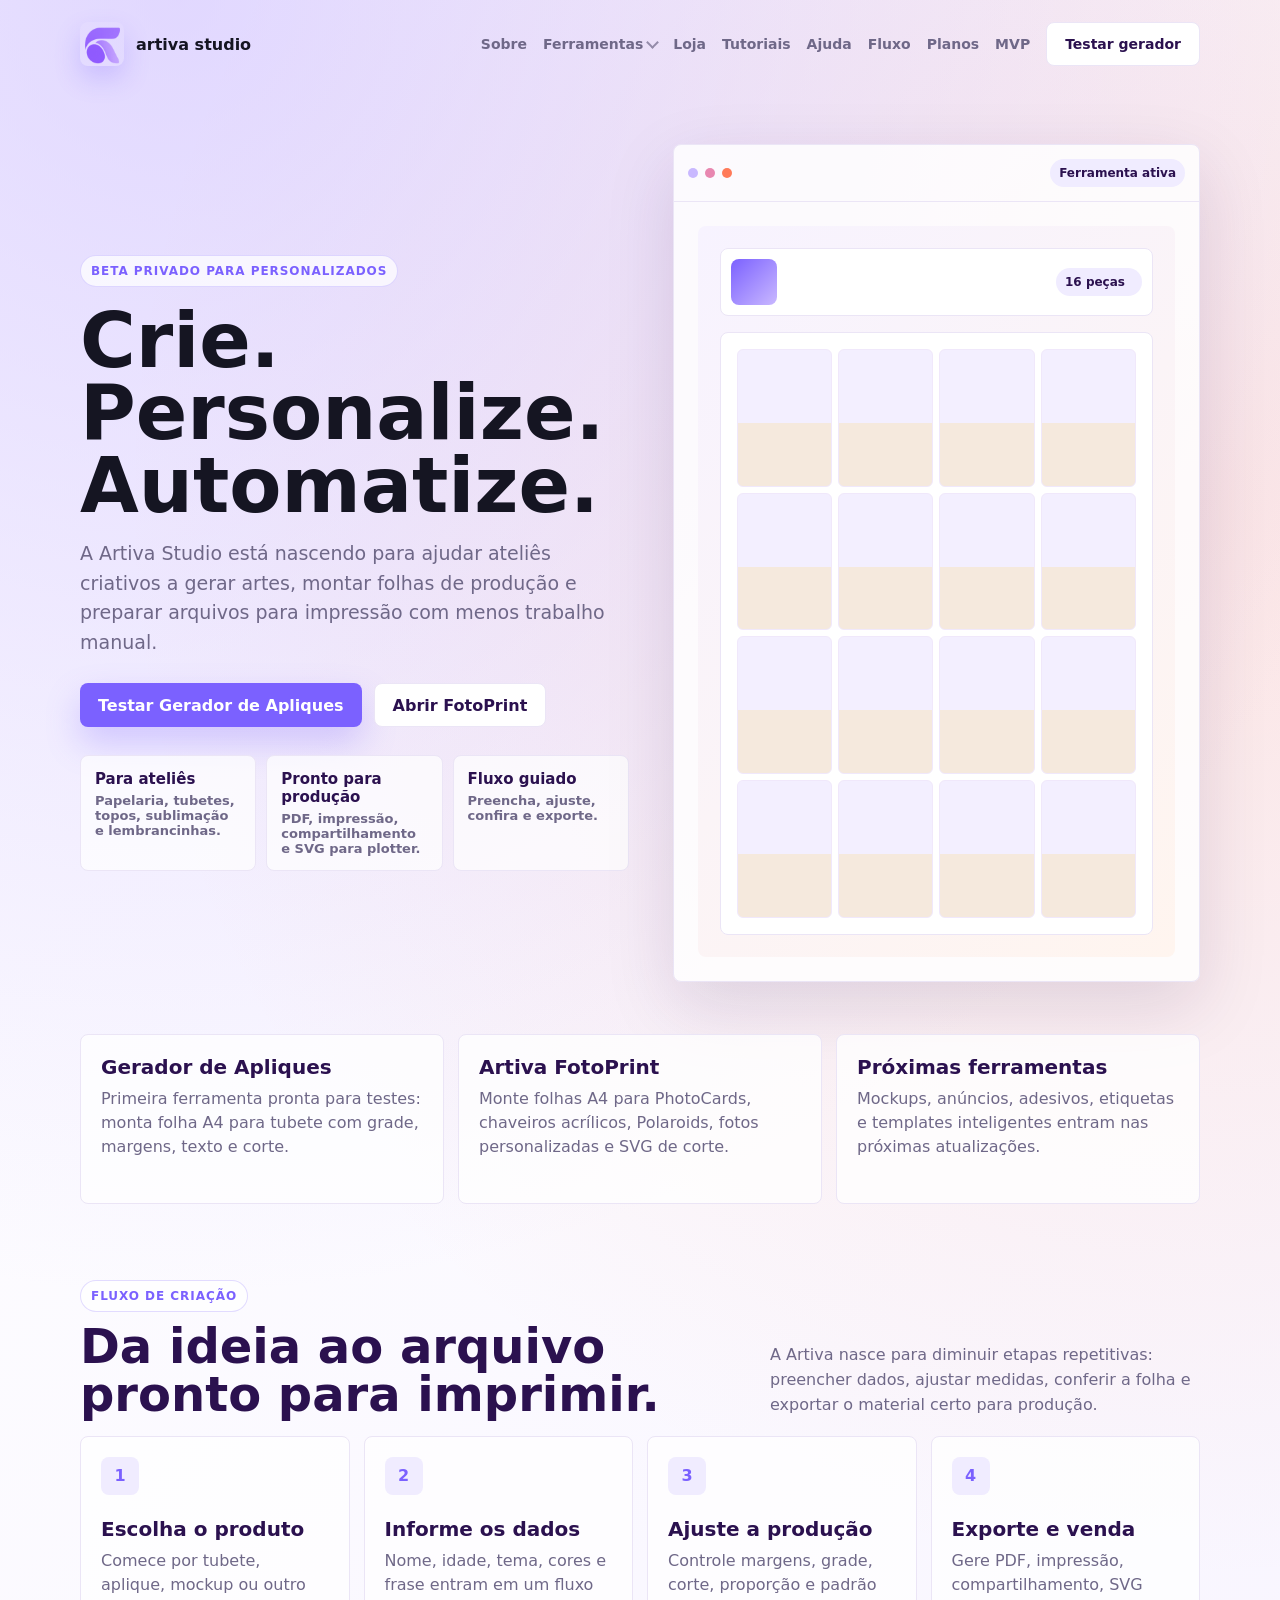
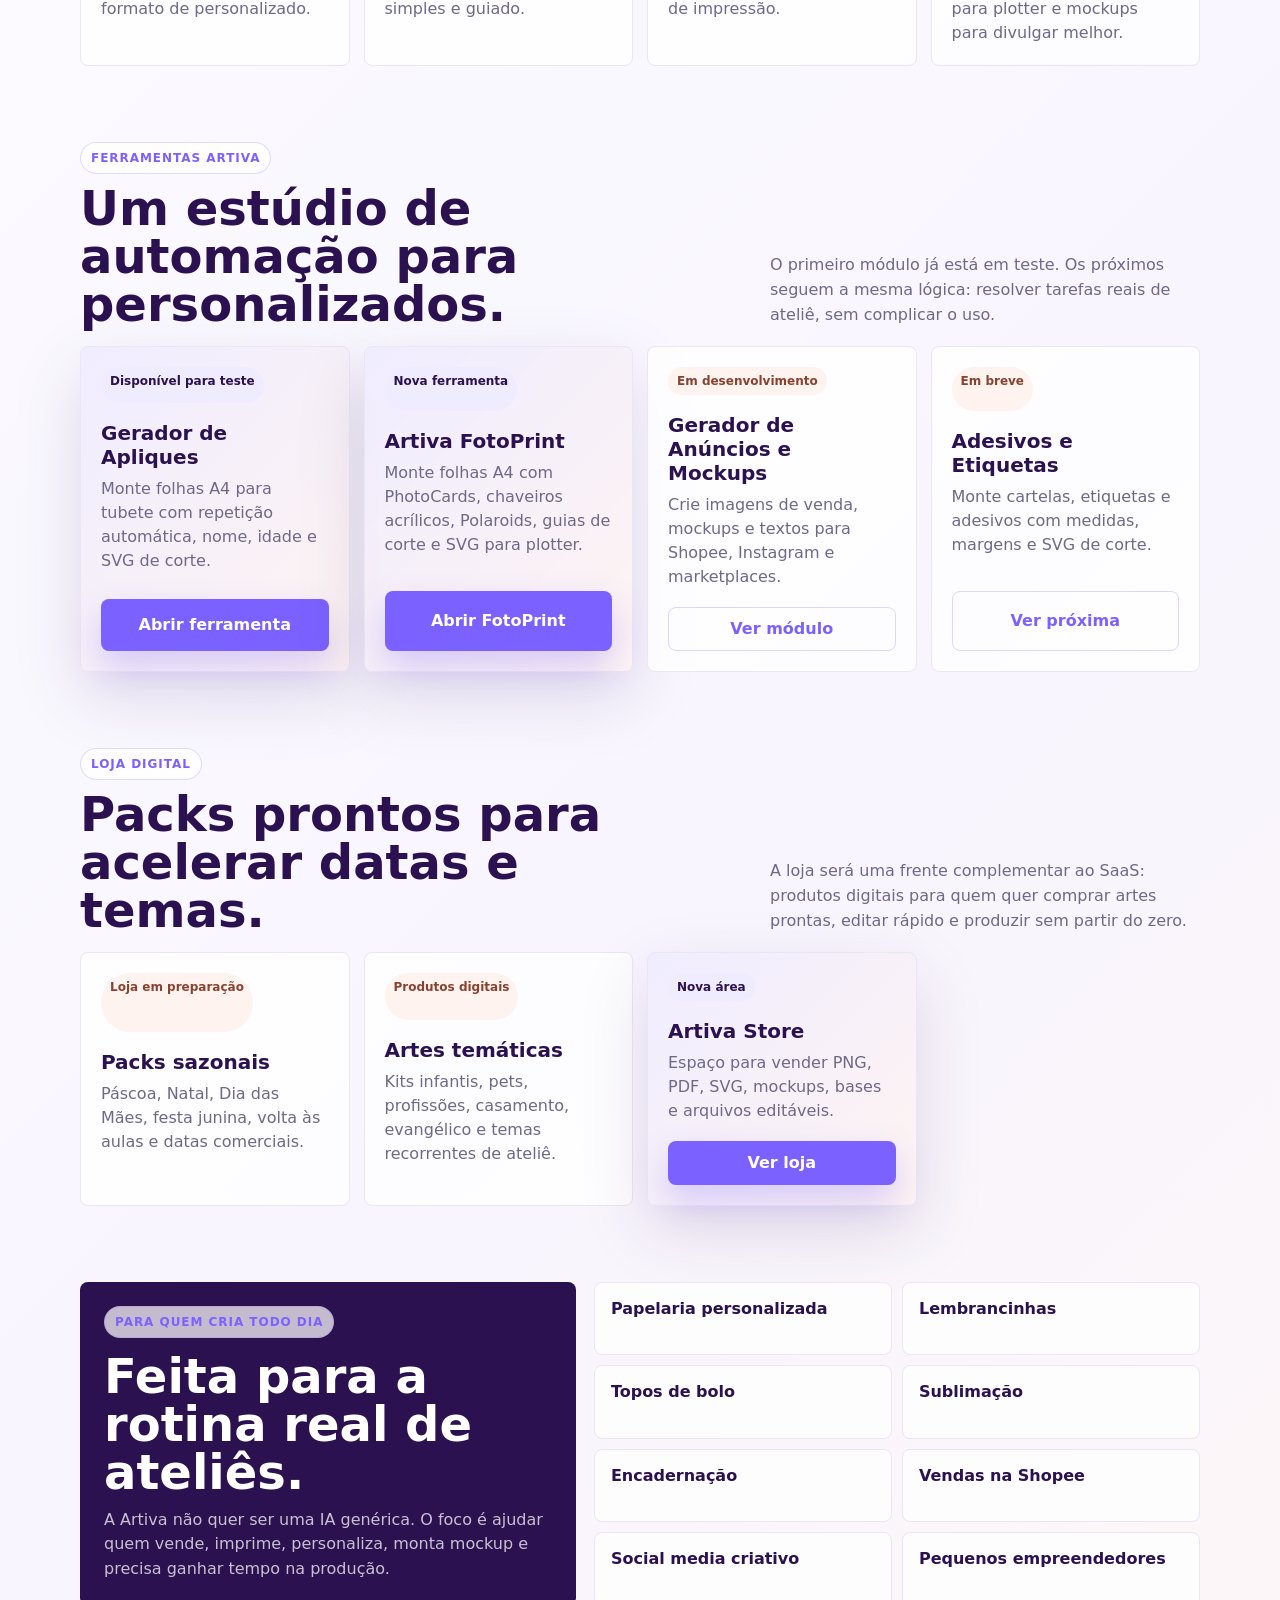
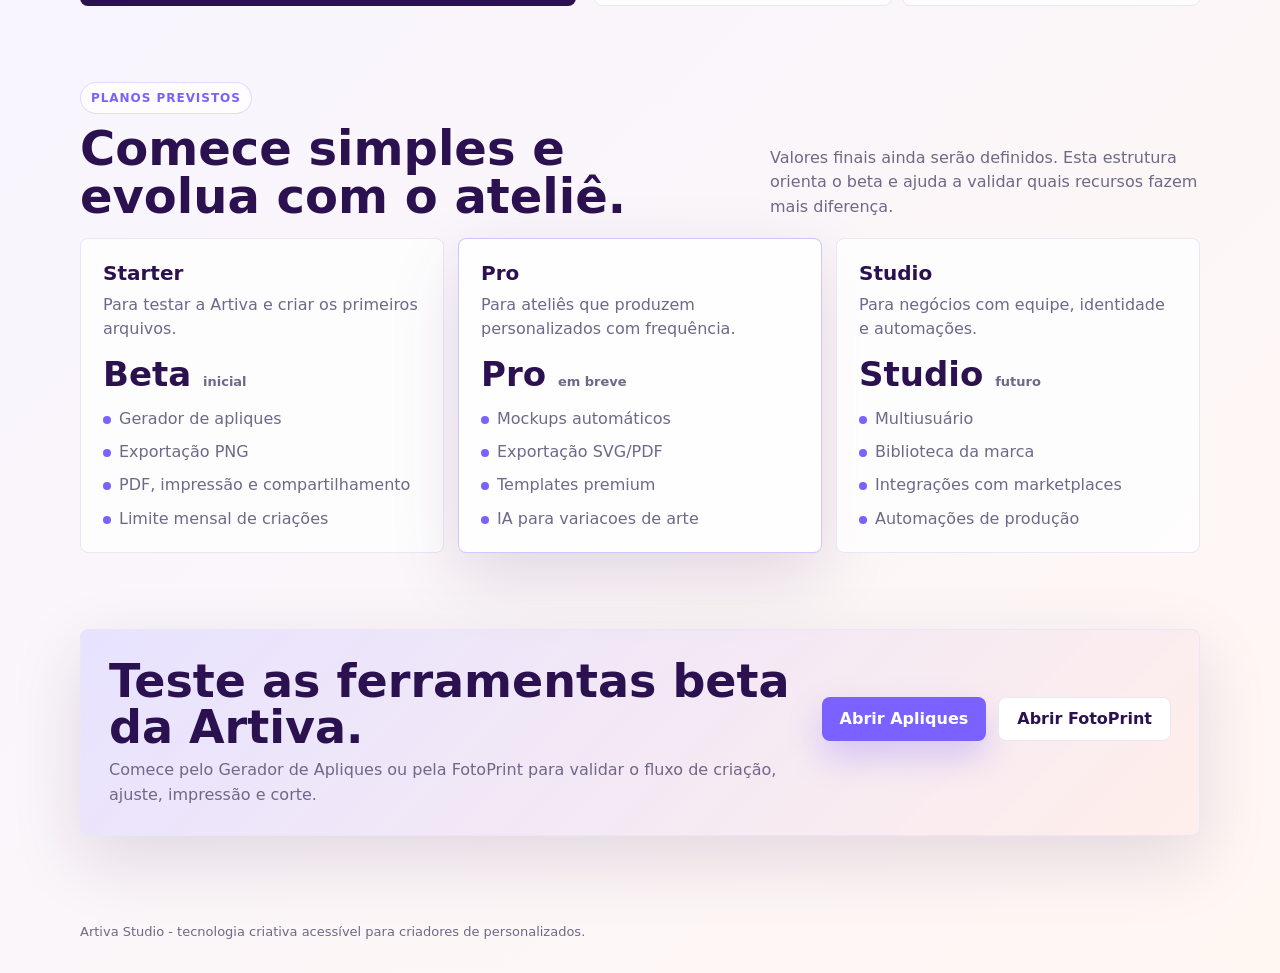
==== commit d3e62982: "Add files via upload" ====
--- a/index.html
+++ b/index.html
@@ -76,6 +76,72 @@
       font-weight: 800;
     }
 
+    .nav-item {
+      position: relative;
+    }
+
+    .nav-trigger {
+      display: inline-flex;
+      align-items: center;
+      gap: 5px;
+      cursor: default;
+    }
+
+    .nav-trigger::after {
+      content: "";
+      width: 7px;
+      height: 7px;
+      border-right: 2px solid currentColor;
+      border-bottom: 2px solid currentColor;
+      transform: translateY(-2px) rotate(45deg);
+      opacity: .7;
+    }
+
+    .nav-dropdown {
+      position: absolute;
+      top: calc(100% + 12px);
+      left: 0;
+      z-index: 30;
+      display: grid;
+      gap: 6px;
+      width: 250px;
+      padding: 10px;
+      border: 1px solid var(--line);
+      border-radius: 8px;
+      background: rgba(255, 255, 255, .98);
+      box-shadow: var(--shadow);
+      opacity: 0;
+      pointer-events: none;
+      transform: translateY(6px);
+      transition: .18s ease;
+    }
+
+    .nav-item:hover .nav-dropdown,
+    .nav-item:focus-within .nav-dropdown {
+      opacity: 1;
+      pointer-events: auto;
+      transform: translateY(0);
+    }
+
+    .nav-dropdown a {
+      display: grid;
+      gap: 3px;
+      padding: 10px;
+      border-radius: 8px;
+      color: var(--dark);
+    }
+
+    .nav-dropdown a:hover {
+      background: #f5f1ff;
+    }
+
+    .nav-dropdown small {
+      color: var(--muted);
+      font-size: 12px;
+      font-weight: 700;
+      line-height: 1.25;
+    }
+
     .mobile-menu {
       display: none;
     }
@@ -125,6 +191,26 @@
       background: var(--primary);
       color: white;
       text-align: center;
+    }
+
+    .mobile-group {
+      display: grid;
+      gap: 6px;
+      padding: 10px;
+      border: 1px solid var(--line);
+      border-radius: 8px;
+      background: #fbf9ff;
+    }
+
+    .mobile-group strong {
+      color: var(--dark);
+      font-size: 13px;
+    }
+
+    .mobile-group a {
+      padding: 9px 10px;
+      background: white;
+      border: 1px solid var(--line);
     }
 
     .button {
@@ -604,8 +690,23 @@
       </a>
       <nav aria-label="Principal">
         <a href="sobre.html">Sobre</a>
-        <a href="#ferramentas">Ferramentas</a>
-        <a href="ferramentas/artiva-fotoprint.html">FotoPrint</a>
+        <div class="nav-item">
+          <span class="nav-trigger">Ferramentas</span>
+          <div class="nav-dropdown">
+            <a href="ferramentas/gerador-apliques-tubete.html">
+              Gerador de Apliques
+              <small>Folhas A4 para tubetes, apliques e SVG de corte.</small>
+            </a>
+            <a href="ferramentas/artiva-fotoprint.html">
+              Artiva FotoPrint
+              <small>PhotoCards, chaveiros, Polaroids e guias de corte.</small>
+            </a>
+            <a href="#ferramentas">
+              Ver todas
+              <small>Veja ferramentas disponíveis e próximas atualizações.</small>
+            </a>
+          </div>
+        </div>
         <a href="loja.html">Loja</a>
         <a href="tutoriais.html">Tutoriais</a>
         <a href="faq.html">Ajuda</a>
@@ -618,8 +719,12 @@
         <summary>Menu</summary>
         <div class="mobile-links">
           <a href="sobre.html">Sobre</a>
-          <a href="#ferramentas">Ferramentas</a>
-          <a href="ferramentas/artiva-fotoprint.html">FotoPrint</a>
+          <div class="mobile-group">
+            <strong>Ferramentas</strong>
+            <a href="ferramentas/gerador-apliques-tubete.html">Gerador de Apliques</a>
+            <a href="ferramentas/artiva-fotoprint.html">Artiva FotoPrint</a>
+            <a href="#ferramentas">Ver todas</a>
+          </div>
           <a href="loja.html">Loja</a>
           <a href="tutoriais.html">Tutoriais</a>
           <a href="faq.html">Ajuda</a>
@@ -639,11 +744,11 @@
           <p class="lead">A Artiva Studio está nascendo para ajudar ateliês criativos a gerar artes, montar folhas de produção e preparar arquivos para impressão com menos trabalho manual.</p>
           <div class="actions">
             <a class="button" href="ferramentas/gerador-apliques-tubete.html">Testar Gerador de Apliques</a>
-            <a class="button secondary" href="sobre.html">Conhecer a Artiva</a>
+            <a class="button secondary" href="ferramentas/artiva-fotoprint.html">Abrir FotoPrint</a>
           </div>
           <div class="signals">
             <div class="signal"><strong>Para ateliês</strong>Papelaria, tubetes, topos, sublimação e lembrancinhas.</div>
-            <div class="signal"><strong>Pronto para produção</strong>PNG, página de impressão e SVG de corte.</div>
+            <div class="signal"><strong>Pronto para produção</strong>PDF, impressão, compartilhamento e SVG para plotter.</div>
             <div class="signal"><strong>Fluxo guiado</strong>Preencha, ajuste, confira e exporte.</div>
           </div>
         </div>
@@ -684,12 +789,12 @@
           <p>Primeira ferramenta pronta para testes: monta folha A4 para tubete com grade, margens, texto e corte.</p>
         </article>
         <article class="feature">
-          <h2>Mockups Automáticos</h2>
-          <p>Próxima etapa: aplicar artes em produtos como tubetes, chaveiros, adesivos, ecobags e placas MDF.</p>
+          <h2>Artiva FotoPrint</h2>
+          <p>Monte folhas A4 para PhotoCards, chaveiros acrílicos, Polaroids, fotos personalizadas e SVG de corte.</p>
         </article>
         <article class="feature">
-          <h2>Templates Inteligentes</h2>
-          <p>Biblioteca por tema, formato e nicho para acelerar a rotina de personalização diária.</p>
+          <h2>Próximas ferramentas</h2>
+          <p>Mockups, anúncios, adesivos, etiquetas e templates inteligentes entram nas próximas atualizações.</p>
         </article>
       </section>
 
@@ -720,7 +825,7 @@
           <article class="step">
             <span class="step-number">4</span>
             <h3>Exporte e venda</h3>
-            <p>Gere PNG, SVG, página de impressão e mockups para divulgar melhor.</p>
+            <p>Gere PDF, impressão, compartilhamento, SVG para plotter e mockups para divulgar melhor.</p>
           </article>
         </div>
       </section>
@@ -839,7 +944,7 @@
             <ul>
               <li>Gerador de apliques</li>
               <li>Exportação PNG</li>
-              <li>Página de impressão</li>
+              <li>PDF, impressão e compartilhamento</li>
               <li>Limite mensal de criações</li>
             </ul>
           </article>
@@ -874,10 +979,13 @@
 
       <section class="section final-cta">
         <div>
-          <h2>Teste a primeira ferramenta da Artiva.</h2>
-          <p>O Gerador de Apliques já está publicado para validar o fluxo de criação, ajuste e exportação.</p>
-        </div>
-        <a class="button" href="ferramentas/gerador-apliques-tubete.html">Abrir Gerador</a>
+          <h2>Teste as ferramentas beta da Artiva.</h2>
+          <p>Comece pelo Gerador de Apliques ou pela FotoPrint para validar o fluxo de criação, ajuste, impressão e corte.</p>
+        </div>
+        <div class="actions">
+          <a class="button" href="ferramentas/gerador-apliques-tubete.html">Abrir Apliques</a>
+          <a class="button secondary" href="ferramentas/artiva-fotoprint.html">Abrir FotoPrint</a>
+        </div>
       </section>
     </main>
 
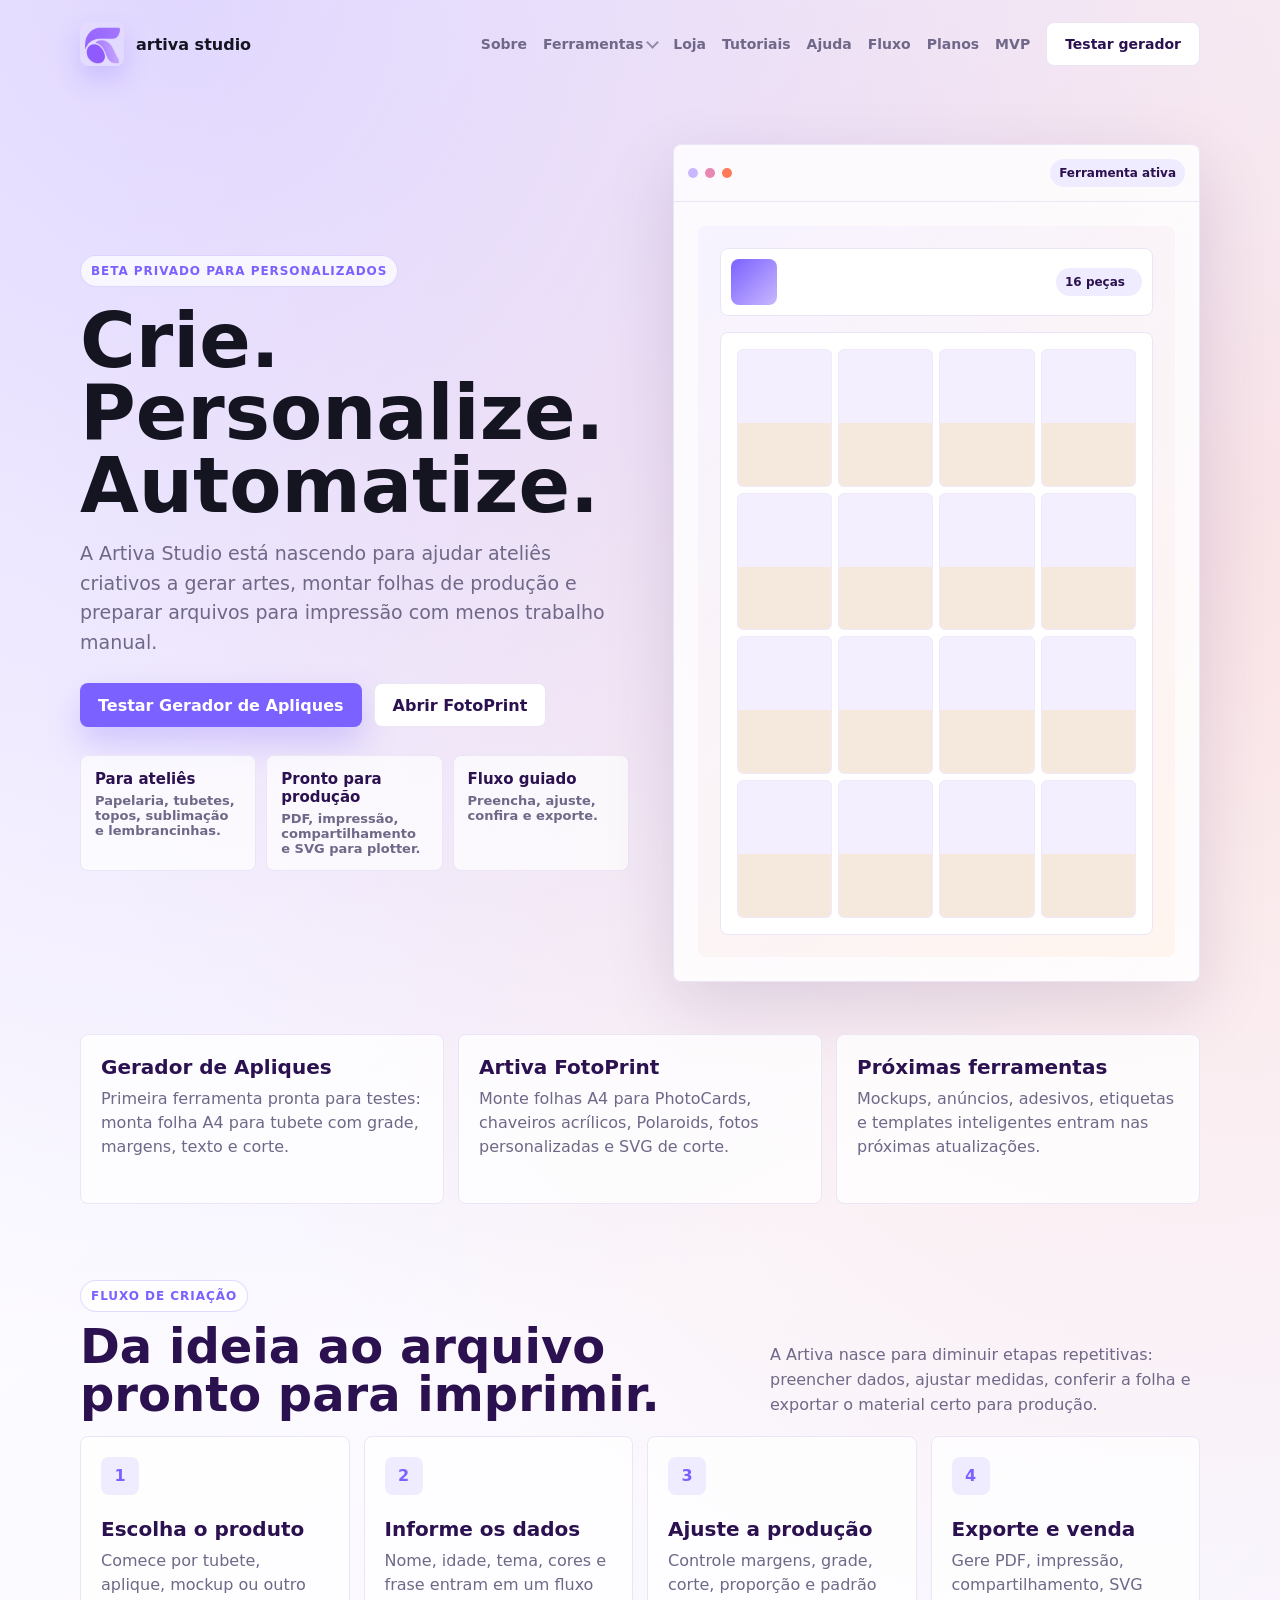
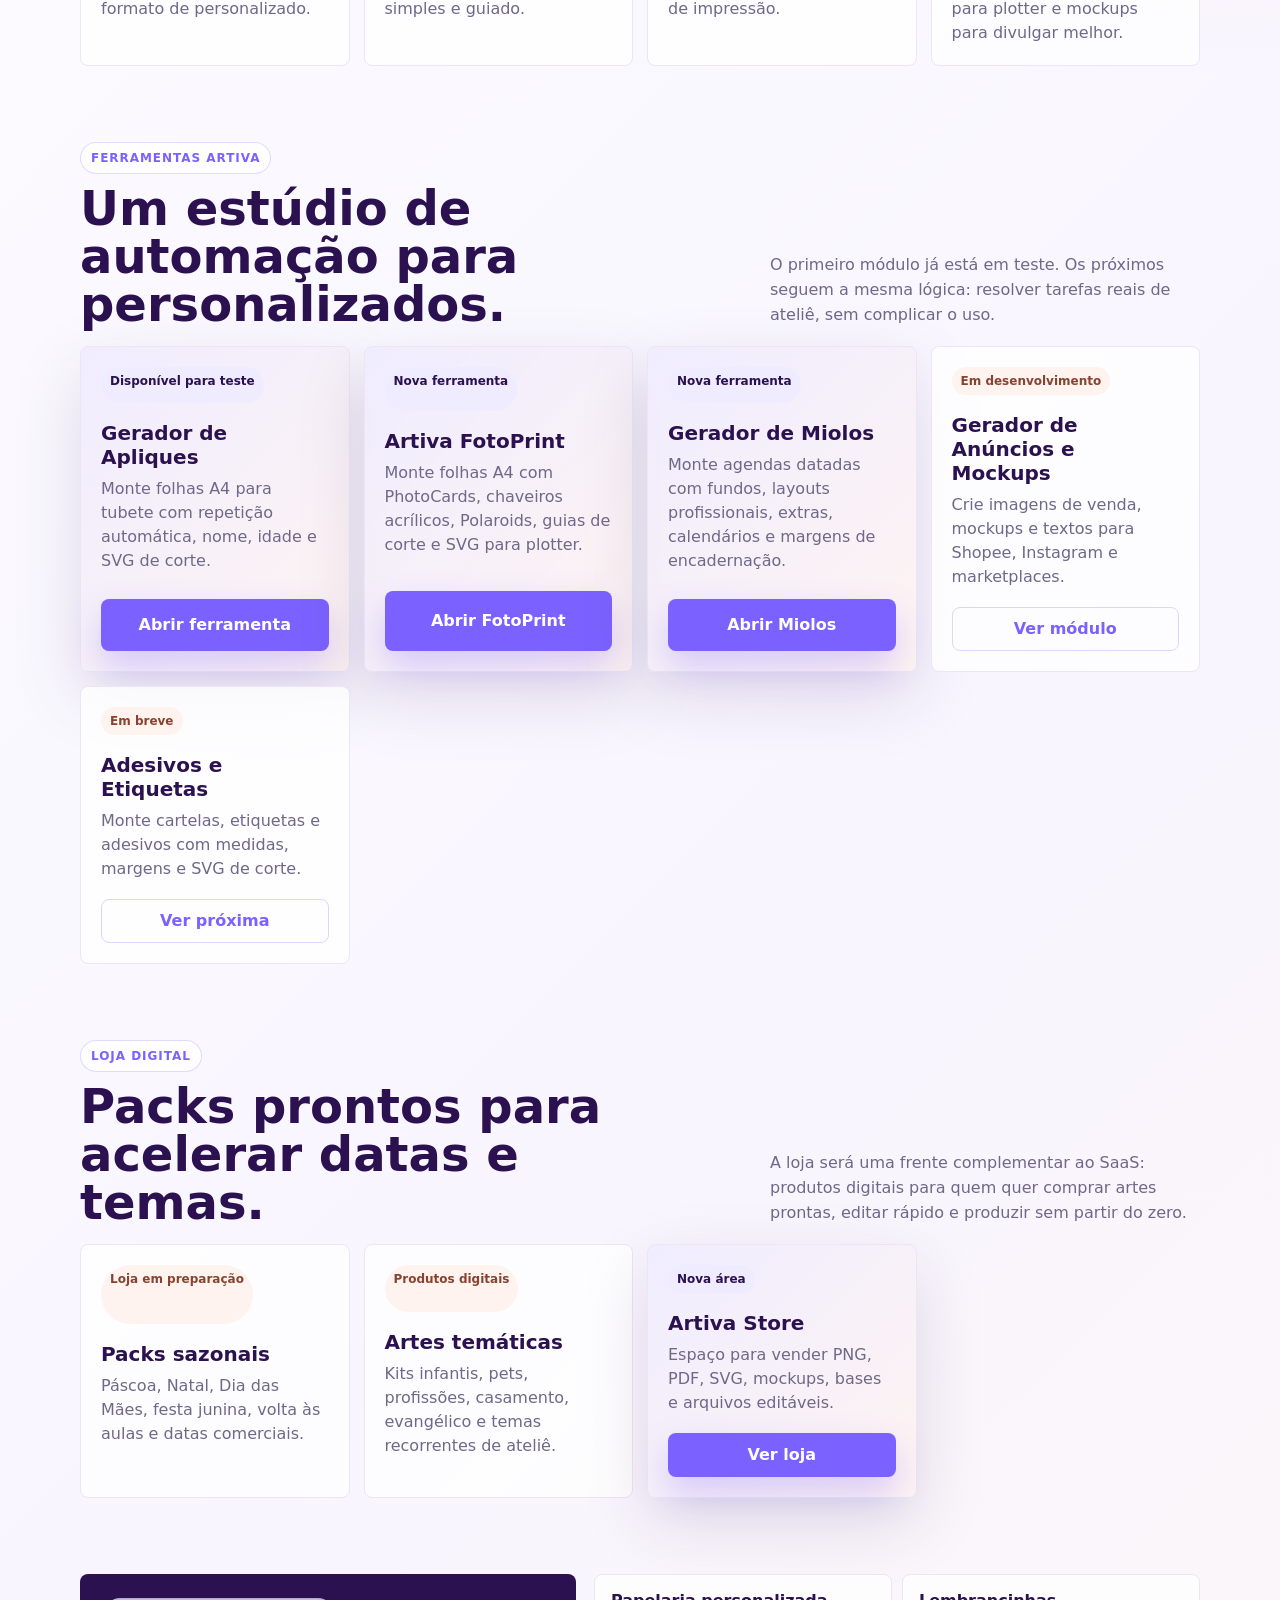
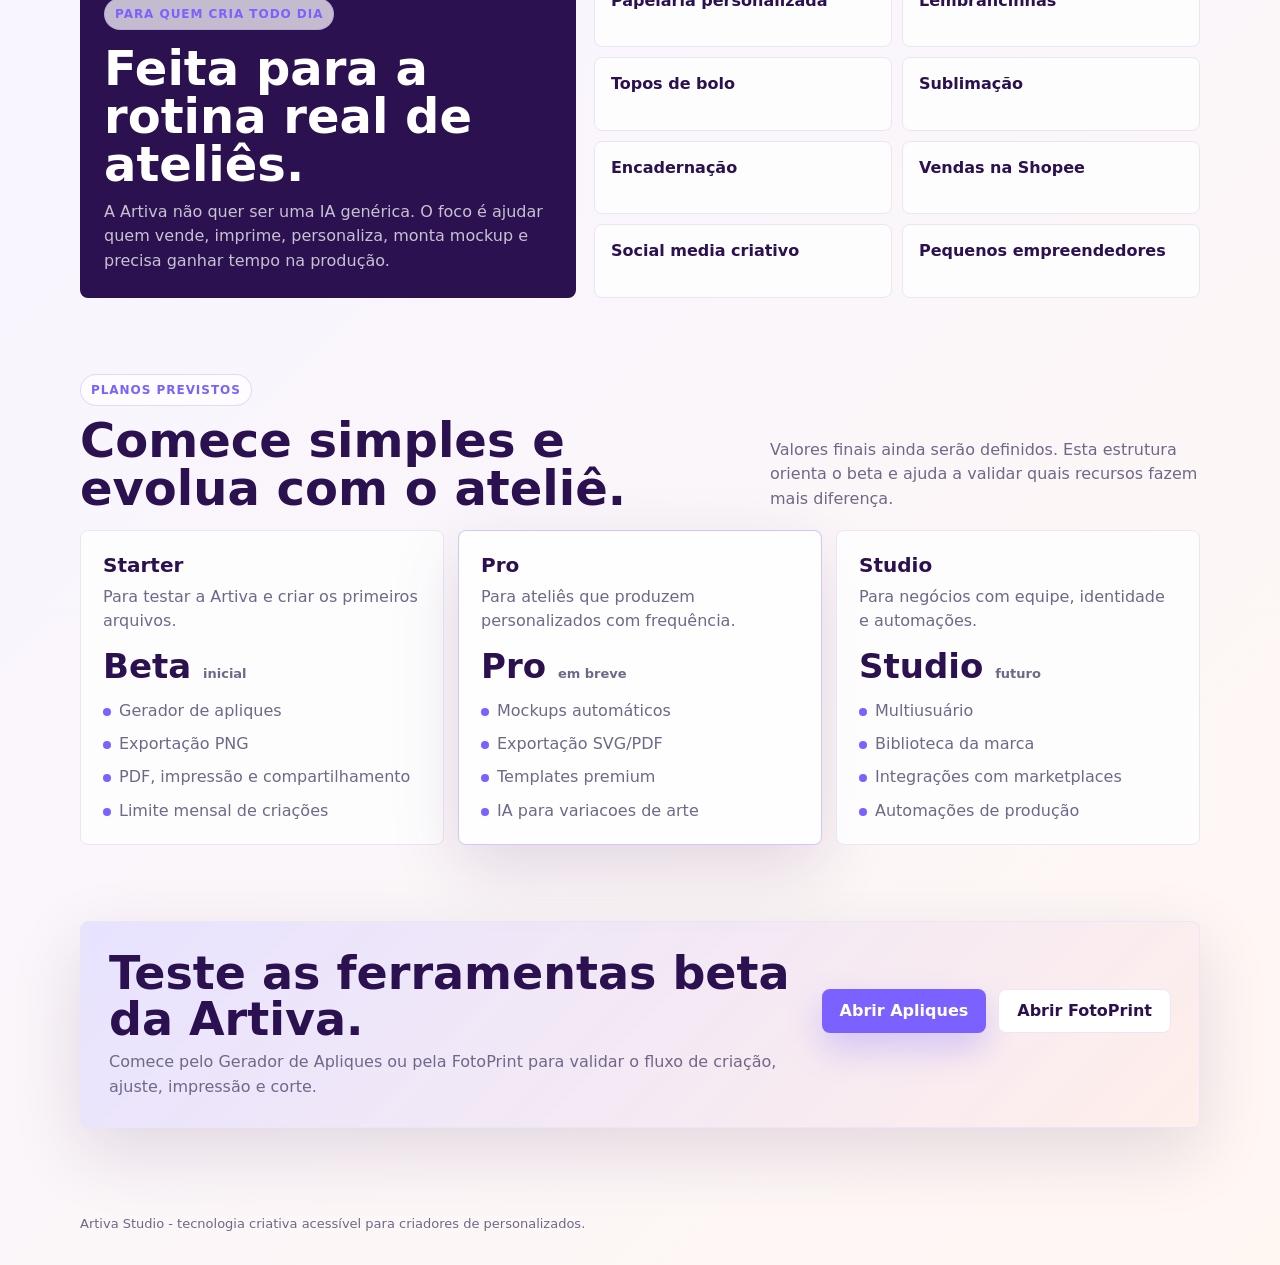
==== commit ed030f8a: "Add files via upload" ====
--- a/index.html
+++ b/index.html
@@ -701,6 +701,10 @@
               Artiva FotoPrint
               <small>PhotoCards, chaveiros, Polaroids e guias de corte.</small>
             </a>
+            <a href="ferramentas/gerador-miolos-agenda.html">
+              Gerador de Miolos
+              <small>Agendas datadas com layouts, fundos e extras.</small>
+            </a>
             <a href="#ferramentas">
               Ver todas
               <small>Veja ferramentas disponíveis e próximas atualizações.</small>
@@ -723,6 +727,7 @@
             <strong>Ferramentas</strong>
             <a href="ferramentas/gerador-apliques-tubete.html">Gerador de Apliques</a>
             <a href="ferramentas/artiva-fotoprint.html">Artiva FotoPrint</a>
+            <a href="ferramentas/gerador-miolos-agenda.html">Gerador de Miolos</a>
             <a href="#ferramentas">Ver todas</a>
           </div>
           <a href="loja.html">Loja</a>
@@ -855,6 +860,14 @@
             </div>
             <a class="button" href="ferramentas/artiva-fotoprint.html">Abrir FotoPrint</a>
           </article>
+          <article class="tool-card active">
+            <span class="tool-badge">Nova ferramenta</span>
+            <div>
+              <h3>Gerador de Miolos</h3>
+              <p>Monte agendas datadas com fundos, layouts profissionais, extras, calendários e margens de encadernação.</p>
+            </div>
+            <a class="button" href="ferramentas/gerador-miolos-agenda.html">Abrir Miolos</a>
+          </article>
           <article class="tool-card">
             <span class="tool-badge soon">Em desenvolvimento</span>
             <div>
